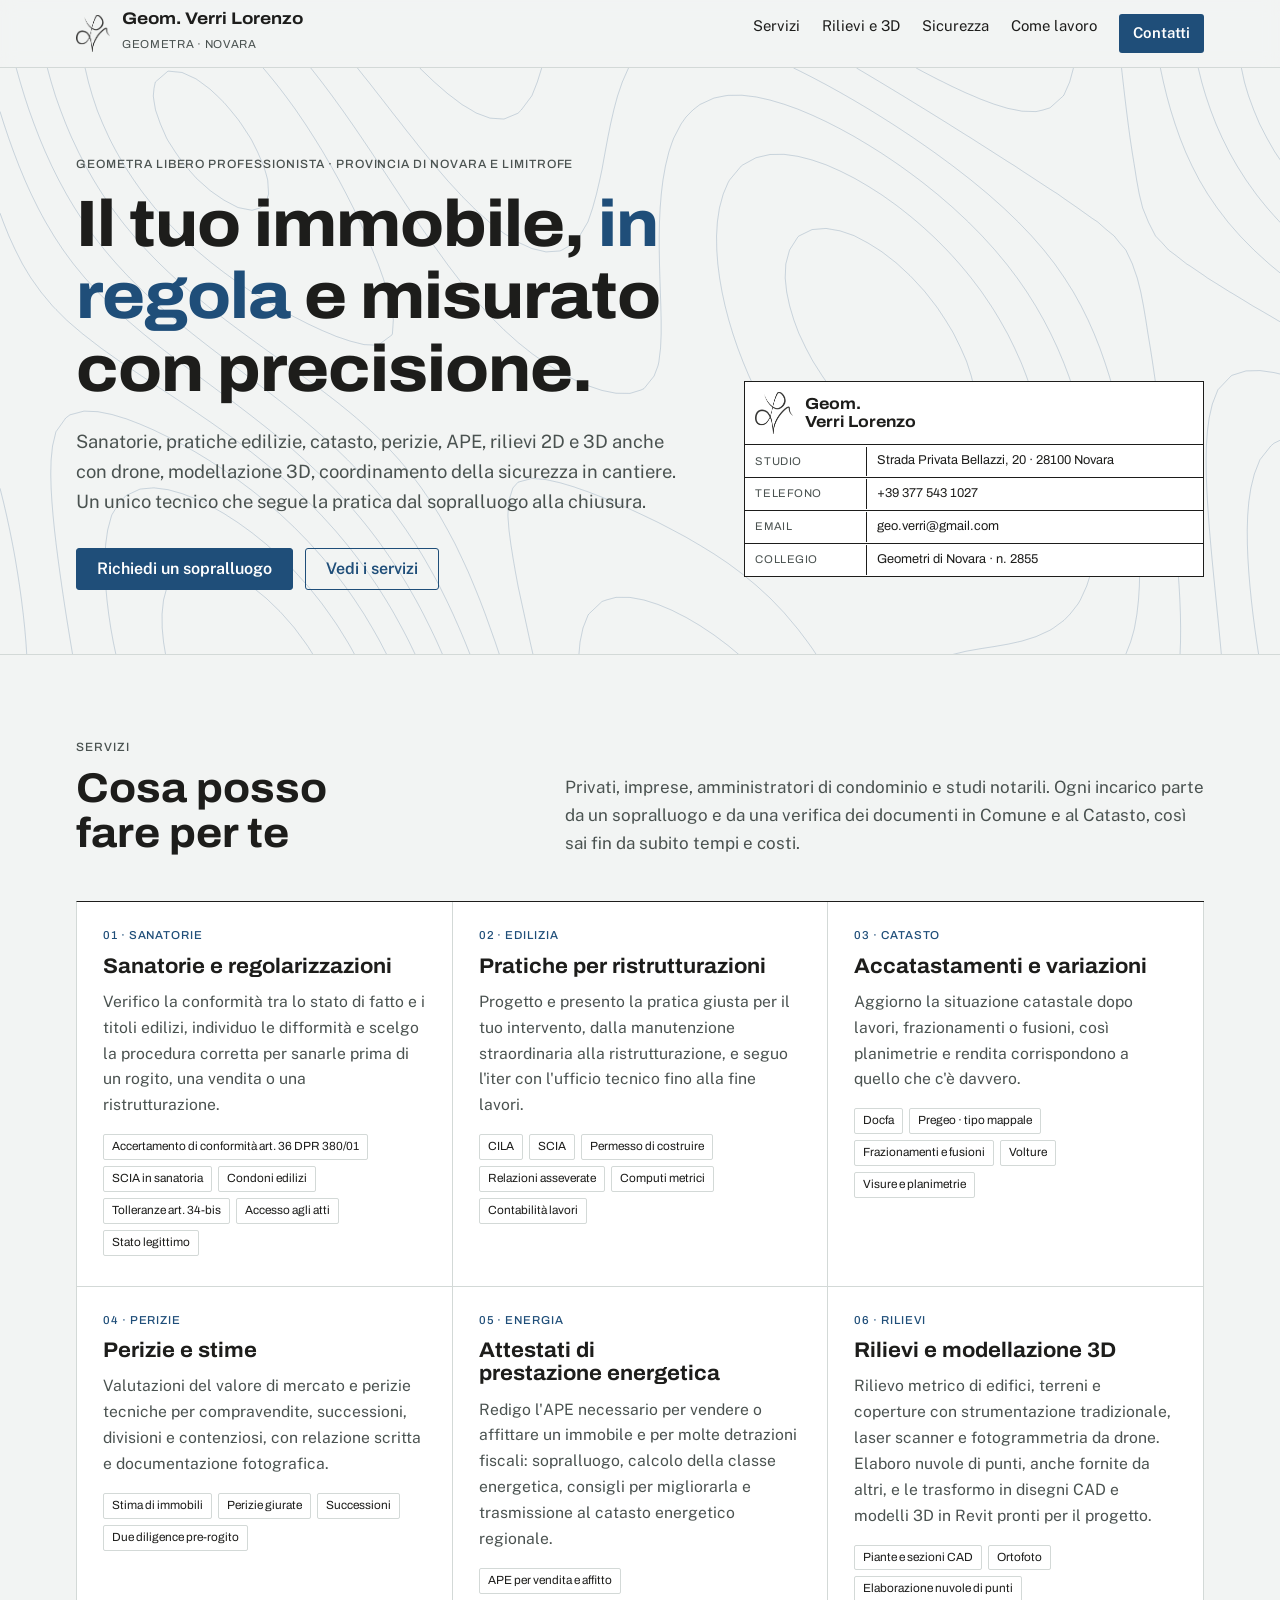
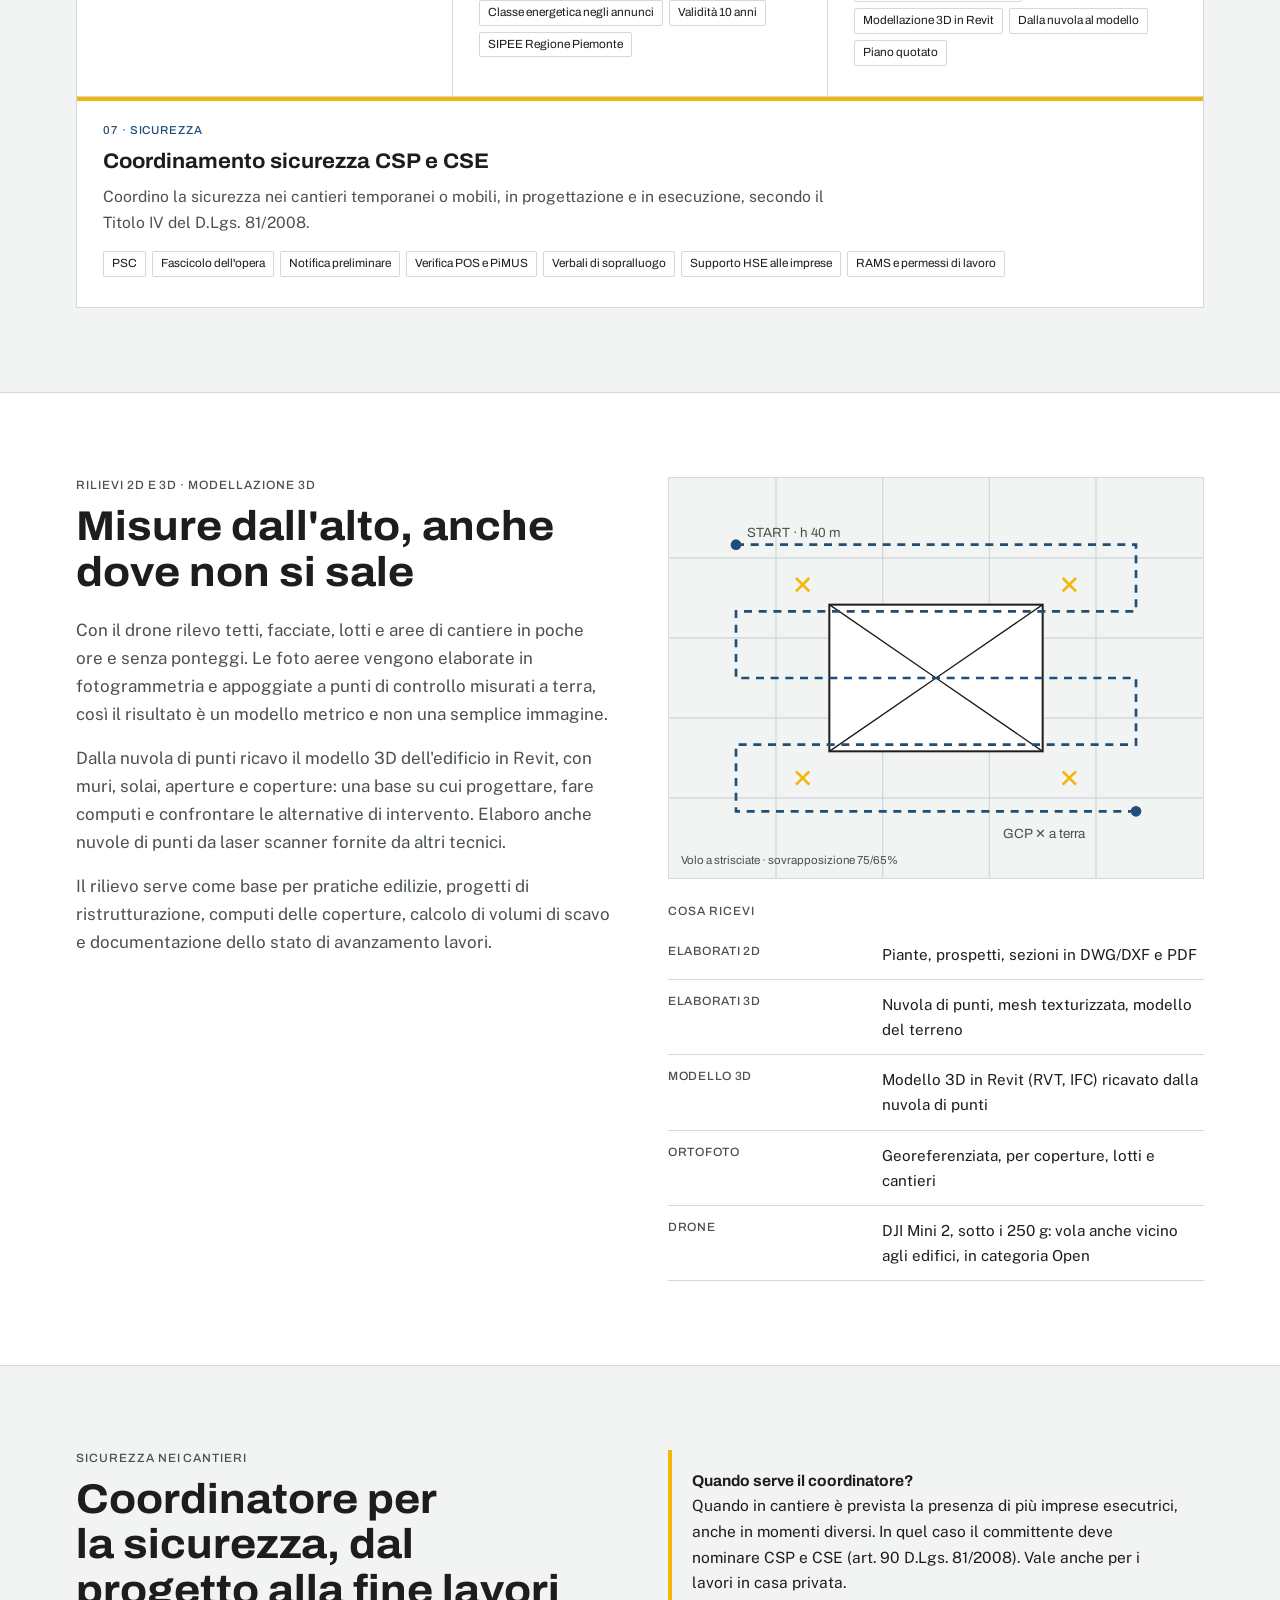
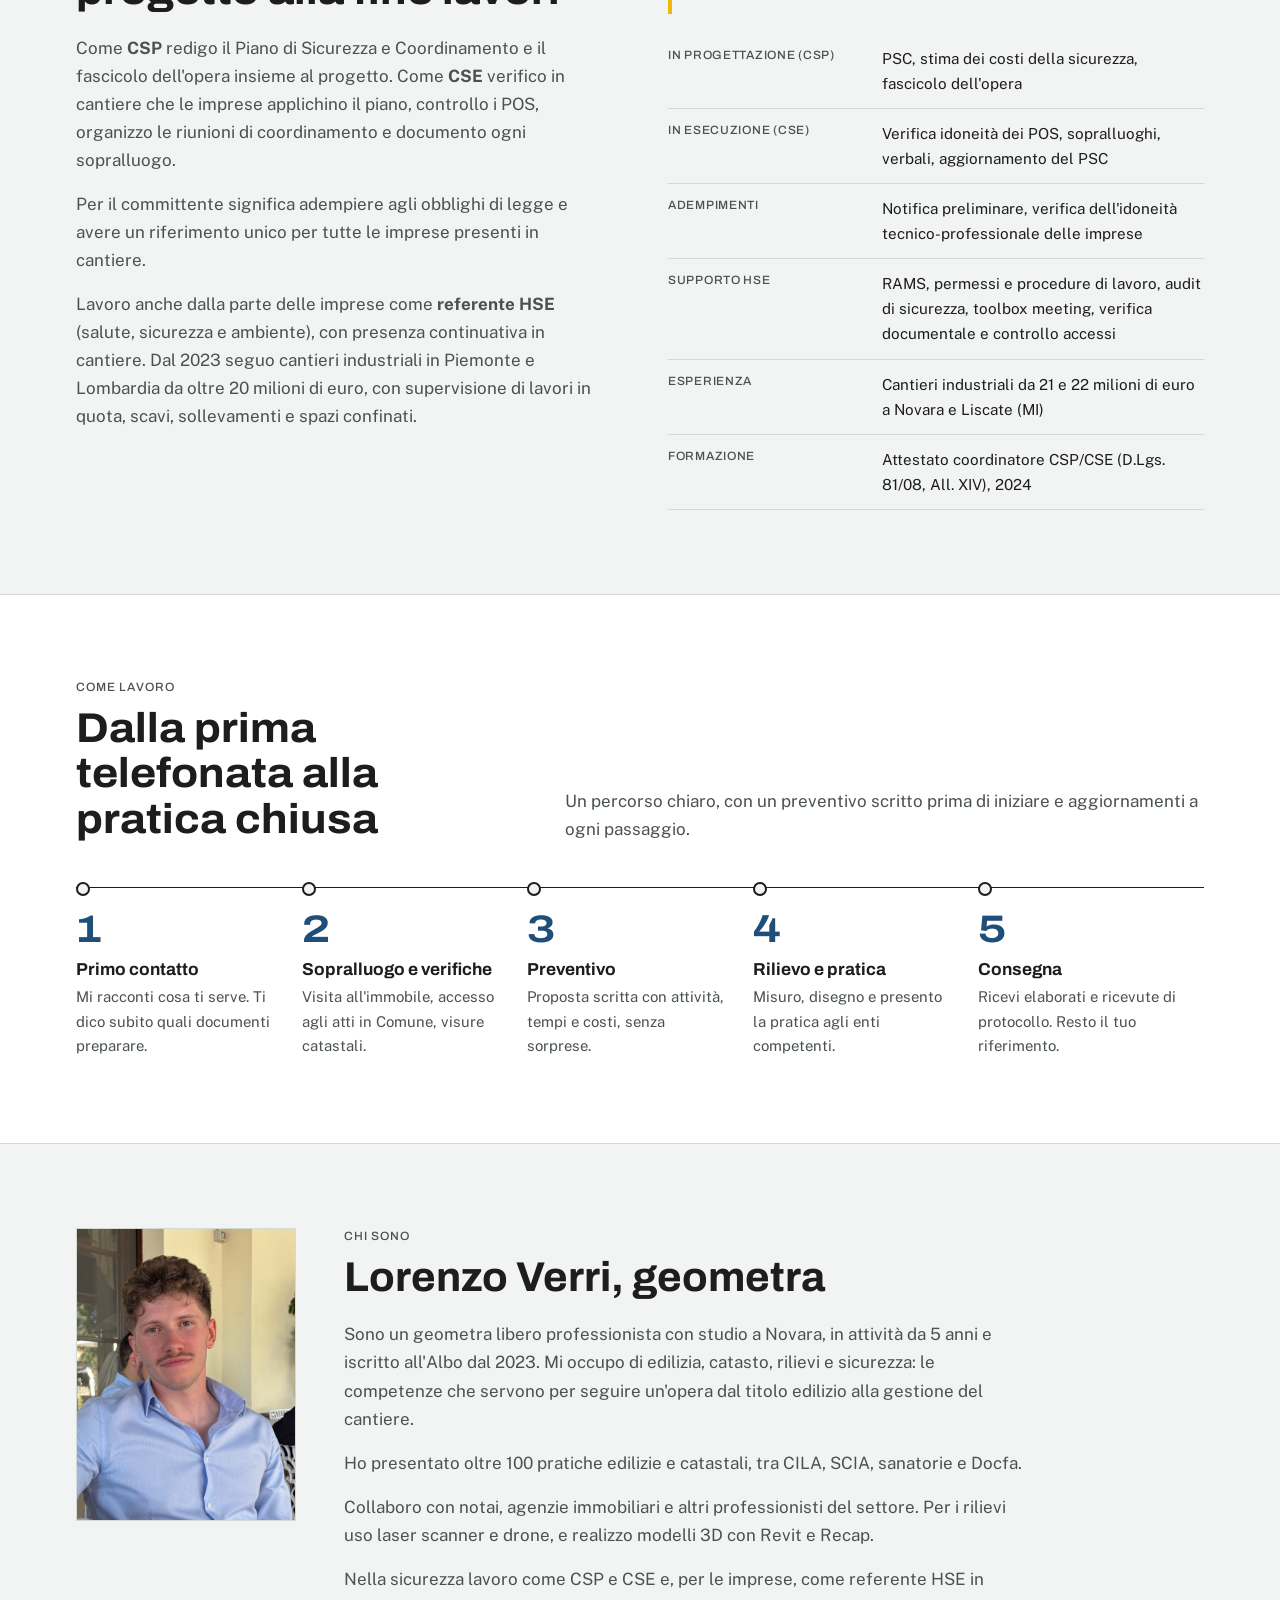
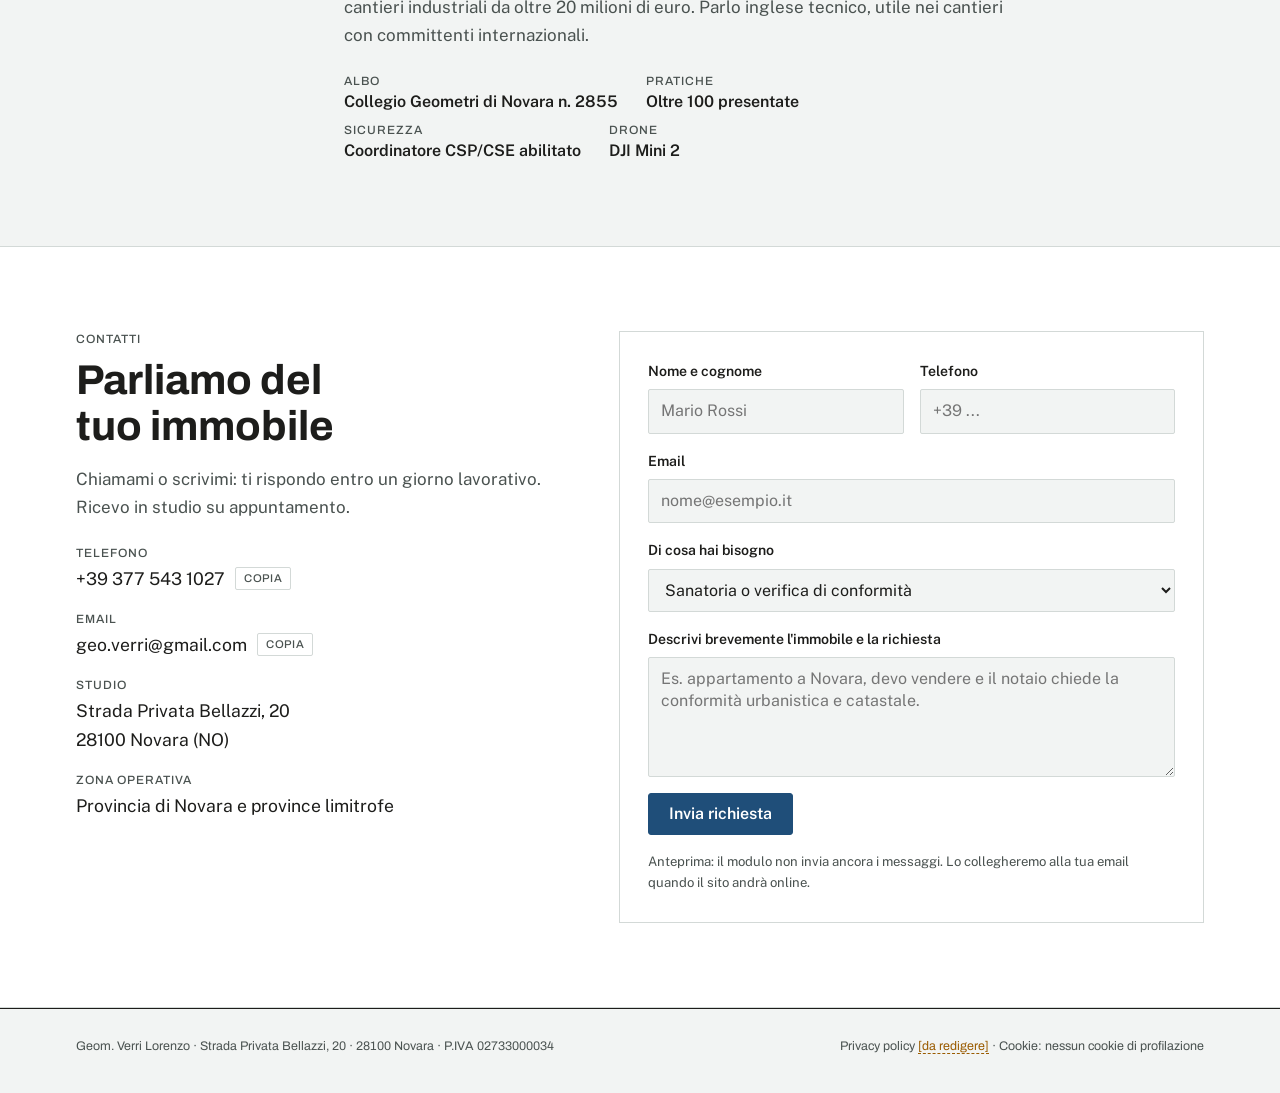
==== index.html @ 400d4387 "Foto in Chi sono Co-Authored-By: Claude Opus 5.5 <noreply@anthropic.com> Claude-Session: https://cla" ====
<!doctype html>
<html lang="it">
<head>
<meta charset="utf-8">
<meta name="viewport" content="width=device-width, initial-scale=1, viewport-fit=cover">
<title>Geom. Verri Lorenzo</title>
<meta name="description" content="Geometra a Novara: sanatorie, pratiche edilizie, accatastamenti, perizie, APE, rilievi 2D e 3D con drone, modellazione 3D, coordinamento sicurezza CSP/CSE.">
<link rel="preconnect" href="https://fonts.googleapis.com">
<link rel="preconnect" href="https://fonts.gstatic.com" crossorigin>
<link rel="stylesheet" href="https://fonts.googleapis.com/css2?family=Archivo:wdth,wght@100..125,400..800&family=Public+Sans:ital,wght@0,400;0,500;0,600;1,400&display=swap">
<link rel="icon" href="img/logo.png">
<style>
:root{color-scheme:light}body{margin:0}img{max-width:100%}[hidden]{display:none!important}

/* Layout: tavola tecnica. Griglia a 12 colonne con cartiglio, quote e coordinate come dettagli; un solo colore d'accento (blu cianografia), giallo cantiere solo per la sicurezza. */
:root {
  --paper: #f2f4f3;
  --sheet: #ffffff;
  --ink: #1d1d1b;
  --ink-2: #4a5250;
  --line: #d3d9d7;
  --accent: #1f4e79;
  --accent-ink: #ffffff;
  --accent-soft: #e3ebf3;
  --safety: #f2b705;
  --ph: #9a5b00;
  --contour: rgba(31, 78, 121, .22);
  --f-display: "Archivo", "Helvetica Neue", Arial, sans-serif;
  --f-body: "Public Sans", "Segoe UI", Roboto, Arial, sans-serif;
  --f-mono: "Archivo", "Helvetica Neue", Arial, sans-serif; /* etichette: niente monospazio, su richiesta */
  --maxw: 1160px;
}
@media (prefers-color-scheme: dark) {
  :root:not([data-theme="light"]) {
    --paper: #121517; --sheet: #1a1f22; --ink: #e8ecea; --ink-2: #a9b3b0; --line: #2d3538;
    --accent: #7fb0de; --accent-ink: #0d1a26; --accent-soft: #1b2a37; --safety: #f2c230; --ph: #f0b45a;
    --contour: rgba(127, 176, 222, .18); color-scheme: dark;
  }
}
:root[data-theme="dark"] {
  --paper: #121517; --sheet: #1a1f22; --ink: #e8ecea; --ink-2: #a9b3b0; --line: #2d3538;
  --accent: #7fb0de; --accent-ink: #0d1a26; --accent-soft: #1b2a37; --safety: #f2c230; --ph: #f0b45a;
  --contour: rgba(127, 176, 222, .18); color-scheme: dark;
}
@media (prefers-color-scheme: dark) { :root:not([data-theme="light"]) .logo { filter: invert(1) brightness(.95); } }
:root[data-theme="dark"] .logo { filter: invert(1) brightness(.95); }

* { box-sizing: border-box; }
html { scroll-behavior: smooth; }
@media (prefers-reduced-motion: reduce) { html { scroll-behavior: auto; } }
body { background: var(--paper); color: var(--ink); font: 400 1.0625rem/1.65 var(--f-body); }
body::before { content: ""; position: fixed; inset: 0 0 auto; height: env(safe-area-inset-top, 0px); z-index: 10; background: var(--paper); }
a { color: var(--accent); }
a:focus-visible, button:focus-visible, input:focus-visible, textarea:focus-visible, select:focus-visible { outline: 2px solid var(--accent); outline-offset: 3px; }
h1, h2, h3 { font-family: var(--f-display); text-wrap: balance; margin: 0; line-height: 1.1; }
p { margin: 0; }
.wrap { max-width: var(--maxw); margin: 0 auto; padding-left: max(16px, env(safe-area-inset-left, 0px)); padding-right: max(16px, env(safe-area-inset-right, 0px)); }
.label { font: 500 .75rem/1.4 var(--f-mono); letter-spacing: .08em; text-transform: uppercase; color: var(--ink-2); }
.ph { color: var(--ph); border-bottom: 1px dashed currentColor; font-style: normal; }

/* Header */
.top { position: sticky; top: env(safe-area-inset-top, 0px); z-index: 9; background: color-mix(in srgb, var(--paper) 92%, transparent); backdrop-filter: blur(8px); border-bottom: 1px solid var(--line); }
.top .wrap { display: flex; align-items: center; justify-content: space-between; gap: 16px; padding-block: 10px; }
.brand { display: flex; align-items: center; gap: 12px; text-decoration: none; color: var(--ink); }
.brand img { width: 34px; height: auto; }
.brand b { font: 700 1.05rem/1.1 var(--f-display); font-stretch: 112%; display: block; }
.brand span { font: 400 .72rem/1.2 var(--f-mono); color: var(--ink-2); letter-spacing: .06em; text-transform: uppercase; }
.nav { display: flex; gap: 22px; font-size: .93rem; }
.nav a { color: var(--ink); text-decoration: none; }
.nav a:hover { color: var(--accent); }
.nav .cta { background: var(--accent); color: var(--accent-ink); padding: 7px 14px; border-radius: 3px; font-weight: 600; }
.nav .cta:hover { color: var(--accent-ink); filter: brightness(1.1); }
@media (max-width: 860px) { .nav a:not(.cta) { display: none; } }

/* Hero */
.hero { position: relative; overflow: hidden; border-bottom: 1px solid var(--line); }
.hero canvas { position: absolute; inset: 0; width: 100%; height: 100%; }
.hero .wrap { position: relative; display: grid; grid-template-columns: 1.35fr 1fr; gap: 48px; align-items: end; padding-block: 88px 64px; }
.hero h1 { font-size: clamp(2.3rem, 5.4vw, 4.1rem); font-weight: 760; font-stretch: 108%; letter-spacing: -.015em; }
.hero h1 em { font-style: normal; color: var(--accent); }
.hero .lead { margin-top: 22px; max-width: 34em; font-size: 1.15rem; color: var(--ink-2); }
.actions { display: flex; flex-wrap: wrap; gap: 12px; margin-top: 30px; }
.btn { display: inline-flex; align-items: center; gap: 8px; padding: 12px 20px; border-radius: 3px; font: 600 1rem/1 var(--f-body); text-decoration: none; border: 1px solid var(--accent); cursor: pointer; }
.btn.primary { background: var(--accent); color: var(--accent-ink); }
.btn.ghost { background: transparent; color: var(--accent); }
.btn:hover { filter: brightness(1.08); }

/* cartiglio: title block of a technical drawing */
.cartiglio { background: var(--sheet); border: 1.5px solid var(--ink); font: 400 .8rem/1.4 var(--f-mono); }
.cartiglio div { display: grid; grid-template-columns: 9.5em 1fr; border-top: 1px solid var(--ink); }
.cartiglio div:first-child { border-top: 0; }
.cartiglio dt, .cartiglio dd { margin: 0; padding: 7px 10px; }
.cartiglio dt { color: var(--ink-2); border-right: 1px solid var(--ink); text-transform: uppercase; letter-spacing: .05em; font-size: .7rem; align-self: center; }
.cartiglio dd { color: var(--ink); min-width: 0; overflow-wrap: anywhere; }
.cartiglio .head { display: flex; gap: 12px; align-items: center; padding: 10px; }
.cartiglio .head img { width: 38px; }
.cartiglio .head b { font: 700 1rem/1.15 var(--f-display); font-stretch: 110%; }

@media (max-width: 860px) { .hero .wrap { grid-template-columns: 1fr; padding-block: 56px 40px; gap: 36px; } }

/* Sections */
section { padding-block: 84px; }
.sec-head { display: grid; grid-template-columns: 1fr 1.4fr; gap: 32px; align-items: end; margin-bottom: 44px; }
.sec-head h2 { font-size: clamp(1.8rem, 3.4vw, 2.6rem); font-weight: 720; font-stretch: 106%; }
.sec-head p { color: var(--ink-2); max-width: 38em; }
@media (max-width: 760px) { .sec-head { grid-template-columns: 1fr; gap: 14px; } section { padding-block: 60px; } }

.services { display: grid; grid-template-columns: repeat(3, minmax(0, 1fr)); border-top: 1.5px solid var(--ink); border-left: 1px solid var(--line); }
.svc { border-right: 1px solid var(--line); border-bottom: 1px solid var(--line); padding: 28px 26px 30px; display: flex; flex-direction: column; gap: 12px; background: var(--sheet); min-width: 0; }
.svc .code { font: 500 .72rem/1 var(--f-mono); color: var(--accent); letter-spacing: .08em; }
.svc h3 { font-size: 1.32rem; font-weight: 700; font-stretch: 104%; }
.svc p { color: var(--ink-2); font-size: .98rem; }
.svc ul { margin: 4px 0 0; padding: 0; list-style: none; display: flex; flex-wrap: wrap; gap: 6px; }
.svc li { font: 400 .74rem/1 var(--f-mono); padding: 6px 8px; border: 1px solid var(--line); border-radius: 2px; color: var(--ink); }
.svc.sic { box-shadow: inset 0 4px 0 var(--safety); grid-column: 1 / -1; }
.svc.sic p { max-width: 46em; }
@media (max-width: 960px) { .services { grid-template-columns: repeat(2, minmax(0, 1fr)); } }
@media (max-width: 600px) { .services { grid-template-columns: 1fr; } }

/* Feature bands */
.band { background: var(--sheet); border-block: 1px solid var(--line); }
.split { display: grid; grid-template-columns: 1fr 1fr; gap: 56px; align-items: start; }
.split > * { min-width: 0; }
.split h2 { font-size: clamp(1.8rem, 3.4vw, 2.6rem); font-weight: 720; font-stretch: 106%; margin-top: 10px; }
.split .body { display: grid; gap: 16px; margin-top: 20px; color: var(--ink-2); max-width: 36em; }
@media (max-width: 860px) { .split { grid-template-columns: 1fr; gap: 32px; } }

.specs { width: 100%; border-collapse: collapse; font-size: .95rem; }
.specs th, .specs td { text-align: left; padding: 12px 0; border-bottom: 1px solid var(--line); vertical-align: top; }
.specs th { font: 500 .75rem/1.5 var(--f-mono); text-transform: uppercase; letter-spacing: .06em; color: var(--ink-2); width: 40%; padding-right: 16px; }
.specs caption { text-align: left; padding-bottom: 10px; }

.drone-fig { margin: 0; border: 1px solid var(--line); background: var(--paper); aspect-ratio: 4 / 3; max-width: 100%; position: relative; overflow: hidden; }
.drone-fig svg { width: 100%; height: 100%; display: block; }
.drone-fig figcaption { position: absolute; left: 12px; bottom: 10px; font: 400 .72rem/1.3 var(--f-mono); color: var(--ink-2); }

.callout { border-left: 4px solid var(--safety); background: var(--paper); padding: 18px 20px; font-size: .97rem; color: var(--ink); }
.callout b { font-family: var(--f-display); }

/* Steps */
.steps { list-style: none; margin: 0; padding: 0; display: grid; grid-template-columns: repeat(5, minmax(0, 1fr)); gap: 0; counter-reset: s; border-top: 1.5px solid var(--ink); }
.steps li { padding: 22px 20px 0 0; counter-increment: s; position: relative; }
.steps li::before { content: counter(s); font: 700 2.4rem/1 var(--f-display); font-stretch: 120%; color: var(--accent); display: block; margin-bottom: 12px; }
.steps li::after { content: ""; position: absolute; top: -6px; left: 0; width: 10px; height: 10px; border-radius: 50%; background: var(--paper); border: 2px solid var(--ink); }
.steps h3 { font-size: 1.08rem; font-weight: 700; margin-bottom: 6px; }
.steps p { font-size: .93rem; color: var(--ink-2); }
@media (max-width: 900px) { .steps { grid-template-columns: repeat(2, minmax(0, 1fr)); row-gap: 28px; } }
@media (max-width: 520px) { .steps { grid-template-columns: 1fr; } }

/* About */
.about { display: grid; grid-template-columns: 220px 1fr; gap: 48px; align-items: start; }
.photo { aspect-ratio: 3 / 4; max-width: 100%; width: 100%; height: auto; object-fit: cover; display: block; border: 1px solid var(--line); background: var(--sheet); }
.about .body { display: grid; gap: 16px; color: var(--ink-2); max-width: 40em; }
.creds { display: flex; flex-wrap: wrap; gap: 10px 28px; margin-top: 8px; }
.creds div { display: grid; gap: 2px; }
.creds b { font: 600 1rem/1.3 var(--f-body); color: var(--ink); }
@media (max-width: 700px) { .about { grid-template-columns: 1fr; } .photo { max-width: 200px; } }

/* Contact */
.contact { display: grid; grid-template-columns: 1fr 1.2fr; gap: 56px; }
.contact > * { min-width: 0; }
.contact dl { margin: 24px 0 0; display: grid; gap: 18px; }
.contact dt { margin-bottom: 2px; }
.contact dd { margin: 0; font-size: 1.1rem; display: flex; align-items: center; gap: 10px; flex-wrap: wrap; }
.copy { font: 500 .7rem/1 var(--f-mono); letter-spacing: .06em; text-transform: uppercase; border: 1px solid var(--line); background: transparent; color: var(--ink-2); padding: 5px 8px; border-radius: 2px; cursor: pointer; }
.copy:hover { color: var(--accent); border-color: var(--accent); }
form { background: var(--sheet); border: 1px solid var(--line); padding: 28px; display: grid; gap: 16px; }
.row { display: grid; grid-template-columns: 1fr 1fr; gap: 16px; }
@media (max-width: 560px) { .row { grid-template-columns: 1fr; } form { padding: 20px; } }
label { display: grid; gap: 6px; font-size: .88rem; font-weight: 600; }
input, select, textarea { font: 400 1rem/1.4 var(--f-body); color: var(--ink); background: var(--paper); border: 1px solid var(--line); border-radius: 2px; padding: 10px 12px; width: 100%; }
textarea { min-height: 120px; resize: vertical; }
.note { font-size: .82rem; color: var(--ink-2); }
.sent { background: var(--accent-soft); color: var(--ink); padding: 12px 14px; font-size: .93rem; }
@media (max-width: 860px) { .contact { grid-template-columns: 1fr; gap: 36px; } }

footer { border-top: 1.5px solid var(--ink); padding-block: 28px 36px; font: 400 .78rem/1.6 var(--f-mono); color: var(--ink-2); }
footer .wrap { display: flex; flex-wrap: wrap; justify-content: space-between; gap: 12px 32px; }
</style>
</head>
<body>

<header class="top">
  <div class="wrap">
    <a class="brand" href="#inizio">
      <img class="logo" src="img/logo.png" alt="Logo Geom. Verri Lorenzo">
      <div><b>Geom. Verri Lorenzo</b><span>Geometra · Novara</span></div>
    </a>
    <nav class="nav" aria-label="Sezioni">
      <a href="#servizi">Servizi</a>
      <a href="#drone">Rilievi e 3D</a>
      <a href="#sicurezza">Sicurezza</a>
      <a href="#metodo">Come lavoro</a>
      <a class="cta" href="#contatti">Contatti</a>
    </nav>
  </div>
</header>

<main id="inizio">
  <section class="hero" style="padding-block:0">
    <canvas id="topo" aria-hidden="true"></canvas>
    <div class="wrap">
      <div>
        <p class="label">Geometra libero professionista · Provincia di Novara e limitrofe</p>
        <h1 style="margin-top:16px">Il tuo immobile, <em>in regola</em> e misurato con precisione.</h1>
        <p class="lead">Sanatorie, pratiche edilizie, catasto, perizie, APE, rilievi 2D e 3D anche con drone, modellazione 3D, coordinamento della sicurezza in cantiere. Un unico tecnico che segue la pratica dal sopralluogo alla chiusura.</p>
        <div class="actions">
          <a class="btn primary" href="#contatti">Richiedi un sopralluogo</a>
          <a class="btn ghost" href="#servizi">Vedi i servizi</a>
        </div>
      </div>
      <dl class="cartiglio" aria-label="Dati dello studio">
        <div class="head"><img class="logo" src="img/logo.png" alt=""><b>Geom.<br>Verri Lorenzo</b></div>
        <div><dt>Studio</dt><dd>Strada Privata Bellazzi, 20 · 28100 Novara</dd></div>
        <div><dt>Telefono</dt><dd>+39 377 543 1027</dd></div>
        <div><dt>Email</dt><dd>geo.verri@gmail.com</dd></div>
        <div><dt>Collegio</dt><dd>Geometri di Novara · n. 2855</dd></div>
      </dl>
    </div>
  </section>

  <section id="servizi">
    <div class="wrap">
      <div class="sec-head">
        <div><p class="label">Servizi</p><h2 style="margin-top:10px">Cosa posso fare per te</h2></div>
        <p>Privati, imprese, amministratori di condominio e studi notarili. Ogni incarico parte da un sopralluogo e da una verifica dei documenti in Comune e al Catasto, così sai fin da subito tempi e costi.</p>
      </div>
      <div class="services">
        <article class="svc">
          <span class="code">01 · SANATORIE</span>
          <h3>Sanatorie e regolarizzazioni</h3>
          <p>Verifico la conformità tra lo stato di fatto e i titoli edilizi, individuo le difformità e scelgo la procedura corretta per sanarle prima di un rogito, una vendita o una ristrutturazione.</p>
          <ul><li>Accertamento di conformità art. 36 DPR 380/01</li><li>SCIA in sanatoria</li><li>Condoni edilizi</li><li>Tolleranze art. 34-bis</li><li>Accesso agli atti</li><li>Stato legittimo</li></ul>
        </article>
        <article class="svc">
          <span class="code">02 · EDILIZIA</span>
          <h3>Pratiche per ristrutturazioni</h3>
          <p>Progetto e presento la pratica giusta per il tuo intervento, dalla manutenzione straordinaria alla ristrutturazione, e seguo l'iter con l'ufficio tecnico fino alla fine lavori.</p>
          <ul><li>CILA</li><li>SCIA</li><li>Permesso di costruire</li><li>Relazioni asseverate</li><li>Computi metrici</li><li>Contabilità lavori</li></ul>
        </article>
        <article class="svc">
          <span class="code">03 · CATASTO</span>
          <h3>Accatastamenti e variazioni</h3>
          <p>Aggiorno la situazione catastale dopo lavori, frazionamenti o fusioni, così planimetrie e rendita corrispondono a quello che c'è davvero.</p>
          <ul><li>Docfa</li><li>Pregeo · tipo mappale</li><li>Frazionamenti e fusioni</li><li>Volture</li><li>Visure e planimetrie</li></ul>
        </article>
        <article class="svc">
          <span class="code">04 · PERIZIE</span>
          <h3>Perizie e stime</h3>
          <p>Valutazioni del valore di mercato e perizie tecniche per compravendite, successioni, divisioni e contenziosi, con relazione scritta e documentazione fotografica.</p>
          <ul><li>Stima di immobili</li><li>Perizie giurate</li><li>Successioni</li><li>Due diligence pre-rogito</li></ul>
        </article>
        <article class="svc">
          <span class="code">05 · ENERGIA</span>
          <h3>Attestati di prestazione energetica</h3>
          <p>Redigo l'APE necessario per vendere o affittare un immobile e per molte detrazioni fiscali: sopralluogo, calcolo della classe energetica, consigli per migliorarla e trasmissione al catasto energetico regionale.</p>
          <ul><li>APE per vendita e affitto</li><li>Classe energetica negli annunci</li><li>Validità 10 anni</li><li>SIPEE Regione Piemonte</li></ul>
        </article>
        <article class="svc">
          <span class="code">06 · RILIEVI</span>
          <h3>Rilievi e modellazione 3D</h3>
          <p>Rilievo metrico di edifici, terreni e coperture con strumentazione tradizionale, laser scanner e fotogrammetria da drone. Elaboro nuvole di punti, anche fornite da altri, e le trasformo in disegni CAD e modelli 3D in Revit pronti per il progetto.</p>
          <ul><li>Piante e sezioni CAD</li><li>Ortofoto</li><li>Elaborazione nuvole di punti</li><li>Modellazione 3D in Revit</li><li>Dalla nuvola al modello</li><li>Piano quotato</li></ul>
        </article>
        <article class="svc sic">
          <span class="code">07 · SICUREZZA</span>
          <h3>Coordinamento sicurezza CSP e CSE</h3>
          <p>Coordino la sicurezza nei cantieri temporanei o mobili, in progettazione e in esecuzione, secondo il Titolo IV del D.Lgs. 81/2008.</p>
          <ul><li>PSC</li><li>Fascicolo dell'opera</li><li>Notifica preliminare</li><li>Verifica POS e PiMUS</li><li>Verbali di sopralluogo</li><li>Supporto HSE alle imprese</li><li>RAMS e permessi di lavoro</li></ul>
        </article>
      </div>
    </div>
  </section>

  <section id="drone" class="band">
    <div class="wrap split">
      <div>
        <p class="label">Rilievi 2D e 3D · Modellazione 3D</p>
        <h2>Misure dall'alto, anche dove non si sale</h2>
        <div class="body">
          <p>Con il drone rilevo tetti, facciate, lotti e aree di cantiere in poche ore e senza ponteggi. Le foto aeree vengono elaborate in fotogrammetria e appoggiate a punti di controllo misurati a terra, così il risultato è un modello metrico e non una semplice immagine.</p>
          <p>Dalla nuvola di punti ricavo il modello 3D dell'edificio in Revit, con muri, solai, aperture e coperture: una base su cui progettare, fare computi e confrontare le alternative di intervento. Elaboro anche nuvole di punti da laser scanner fornite da altri tecnici.</p>
          <p>Il rilievo serve come base per pratiche edilizie, progetti di ristrutturazione, computi delle coperture, calcolo di volumi di scavo e documentazione dello stato di avanzamento lavori.</p>
        </div>
      </div>
      <div style="display:grid;gap:24px">
        <figure class="drone-fig">
          <svg viewBox="0 0 400 300" role="img" aria-label="Schema di un volo fotogrammetrico a strisciate sopra un edificio">
            <rect x="0" y="0" width="400" height="300" fill="none"/>
            <g stroke="var(--line)" stroke-width="1" fill="none">
              <path d="M0 60H400M0 120H400M0 180H400M0 240H400M80 0V300M160 0V300M240 0V300M320 0V300"/>
            </g>
            <rect x="120" y="95" width="160" height="110" fill="var(--sheet)" stroke="var(--ink)" stroke-width="1.5"/>
            <path d="M120 95L200 150L280 95M120 205L200 150L280 205" fill="none" stroke="var(--ink)" stroke-width="1"/>
            <path d="M50 50H350V100H50V150H350V200H50V250H350" fill="none" stroke="var(--accent)" stroke-width="2" stroke-dasharray="6 5"/>
            <g fill="var(--accent)">
              <circle cx="50" cy="50" r="4"/><circle cx="350" cy="250" r="4"/>
            </g>
            <g fill="none" stroke="var(--safety)" stroke-width="2">
              <path d="M95 75l10 10m0-10l-10 10M295 220l10 10m0-10l-10 10M295 75l10 10m0-10l-10 10M95 220l10 10m0-10l-10 10"/>
            </g>
            <text x="58" y="44" fill="var(--ink-2)" font-family="Archivo, Arial, sans-serif" font-size="10">START · h 40 m</text>
            <text x="250" y="270" fill="var(--ink-2)" font-family="Archivo, Arial, sans-serif" font-size="10">GCP ✕ a terra</text>
          </svg>
          <figcaption>Volo a strisciate · sovrapposizione 75/65%</figcaption>
        </figure>
        <table class="specs">
          <caption class="label">Cosa ricevi</caption>
          <tr><th>Elaborati 2D</th><td>Piante, prospetti, sezioni in DWG/DXF e PDF</td></tr>
          <tr><th>Elaborati 3D</th><td>Nuvola di punti, mesh texturizzata, modello del terreno</td></tr>
          <tr><th>Modello 3D</th><td>Modello 3D in Revit (RVT, IFC) ricavato dalla nuvola di punti</td></tr>
          <tr><th>Ortofoto</th><td>Georeferenziata, per coperture, lotti e cantieri</td></tr>
          <tr><th>Drone</th><td>DJI Mini 2, sotto i 250 g: vola anche vicino agli edifici, in categoria Open</td></tr>
        </table>
      </div>
    </div>
  </section>

  <section id="sicurezza">
    <div class="wrap split">
      <div>
        <p class="label">Sicurezza nei cantieri</p>
        <h2>Coordinatore per la sicurezza, dal progetto alla fine lavori</h2>
        <div class="body">
          <p>Come <b>CSP</b> redigo il Piano di Sicurezza e Coordinamento e il fascicolo dell'opera insieme al progetto. Come <b>CSE</b> verifico in cantiere che le imprese applichino il piano, controllo i POS, organizzo le riunioni di coordinamento e documento ogni sopralluogo.</p>
          <p>Per il committente significa adempiere agli obblighi di legge e avere un riferimento unico per tutte le imprese presenti in cantiere.</p>
          <p>Lavoro anche dalla parte delle imprese come <b>referente HSE</b> (salute, sicurezza e ambiente), con presenza continuativa in cantiere. Dal 2023 seguo cantieri industriali in Piemonte e Lombardia da oltre 20 milioni di euro, con supervisione di lavori in quota, scavi, sollevamenti e spazi confinati.</p>
        </div>
      </div>
      <div style="display:grid;gap:20px">
        <div class="callout"><b>Quando serve il coordinatore?</b><br>Quando in cantiere è prevista la presenza di più imprese esecutrici, anche in momenti diversi. In quel caso il committente deve nominare CSP e CSE (art. 90 D.Lgs. 81/2008). Vale anche per i lavori in casa privata.</div>
        <table class="specs">
          <tr><th>In progettazione (CSP)</th><td>PSC, stima dei costi della sicurezza, fascicolo dell'opera</td></tr>
          <tr><th>In esecuzione (CSE)</th><td>Verifica idoneità dei POS, sopralluoghi, verbali, aggiornamento del PSC</td></tr>
          <tr><th>Adempimenti</th><td>Notifica preliminare, verifica dell'idoneità tecnico-professionale delle imprese</td></tr>
          <tr><th>Supporto HSE</th><td>RAMS, permessi e procedure di lavoro, audit di sicurezza, toolbox meeting, verifica documentale e controllo accessi</td></tr>
          <tr><th>Esperienza</th><td>Cantieri industriali da 21 e 22 milioni di euro a Novara e Liscate (MI)</td></tr>
          <tr><th>Formazione</th><td>Attestato coordinatore CSP/CSE (D.Lgs. 81/08, All. XIV), 2024</td></tr>
        </table>
      </div>
    </div>
  </section>

  <section id="metodo" class="band">
    <div class="wrap">
      <div class="sec-head">
        <div><p class="label">Come lavoro</p><h2 style="margin-top:10px">Dalla prima telefonata alla pratica chiusa</h2></div>
        <p>Un percorso chiaro, con un preventivo scritto prima di iniziare e aggiornamenti a ogni passaggio.</p>
      </div>
      <ol class="steps">
        <li><h3>Primo contatto</h3><p>Mi racconti cosa ti serve. Ti dico subito quali documenti preparare.</p></li>
        <li><h3>Sopralluogo e verifiche</h3><p>Visita all'immobile, accesso agli atti in Comune, visure catastali.</p></li>
        <li><h3>Preventivo</h3><p>Proposta scritta con attività, tempi e costi, senza sorprese.</p></li>
        <li><h3>Rilievo e pratica</h3><p>Misuro, disegno e presento la pratica agli enti competenti.</p></li>
        <li><h3>Consegna</h3><p>Ricevi elaborati e ricevute di protocollo. Resto il tuo riferimento.</p></li>
      </ol>
    </div>
  </section>

  <section id="chi-sono">
    <div class="wrap about">
      <img class="photo" src="img/lorenzo-verri.jpg" alt="Geom. Lorenzo Verri" width="600" height="800" loading="lazy">
      <div>
        <p class="label">Chi sono</p>
        <h2 style="margin-top:10px;font-size:clamp(1.8rem,3.4vw,2.6rem);font-weight:720">Lorenzo Verri, geometra</h2>
        <div class="body" style="margin-top:20px">
          <p>Sono un geometra libero professionista con studio a Novara, in attività da 5 anni e iscritto all'Albo dal 2023. Mi occupo di edilizia, catasto, rilievi e sicurezza: le competenze che servono per seguire un'opera dal titolo edilizio alla gestione del cantiere.</p>
          <p>Ho presentato oltre 100 pratiche edilizie e catastali, tra CILA, SCIA, sanatorie e Docfa.</p>
          <p>Collaboro con notai, agenzie immobiliari e altri professionisti del settore. Per i rilievi uso laser scanner e drone, e realizzo modelli 3D con Revit e Recap.</p>
          <p>Nella sicurezza lavoro come CSP e CSE e, per le imprese, come referente HSE in cantieri industriali da oltre 20 milioni di euro. Parlo inglese tecnico, utile nei cantieri con committenti internazionali.</p>
          <div class="creds">
            <div><span class="label">Albo</span><b>Collegio Geometri di Novara n. 2855</b></div>
            <div><span class="label">Pratiche</span><b>Oltre 100 presentate</b></div>
            <div><span class="label">Sicurezza</span><b>Coordinatore CSP/CSE abilitato</b></div>
            <div><span class="label">Drone</span><b>DJI Mini 2</b></div>
          </div>
        </div>
      </div>
    </div>
  </section>

  <section id="contatti" class="band">
    <div class="wrap contact">
      <div>
        <p class="label">Contatti</p>
        <h2 style="margin-top:10px;font-size:clamp(1.8rem,3.4vw,2.6rem);font-weight:720">Parliamo del tuo immobile</h2>
        <p style="margin-top:16px;color:var(--ink-2);max-width:30em">Chiamami o scrivimi: ti rispondo entro un giorno lavorativo. Ricevo in studio su appuntamento.</p>
        <dl>
          <div><dt class="label">Telefono</dt><dd><span id="tel">+39 377 543 1027</span><button class="copy" type="button" data-copy="tel">Copia</button></dd></div>
          <div><dt class="label">Email</dt><dd><span id="mail">geo.verri@gmail.com</span><button class="copy" type="button" data-copy="mail">Copia</button></dd></div>
          <div><dt class="label">Studio</dt><dd>Strada Privata Bellazzi, 20<br>28100 Novara (NO)</dd></div>
          <div><dt class="label">Zona operativa</dt><dd>Provincia di Novara e province limitrofe</dd></div>
        </dl>
      </div>
      <form id="richiesta" novalidate>
        <div class="row">
          <label for="f-nome">Nome e cognome<input id="f-nome" name="nome" autocomplete="name" placeholder="Mario Rossi"></label>
          <label for="f-tel">Telefono<input id="f-tel" name="telefono" type="tel" autocomplete="tel" placeholder="+39 ..."></label>
        </div>
        <label for="f-email">Email<input id="f-email" name="email" type="email" autocomplete="email" placeholder="nome@esempio.it"></label>
        <label for="f-servizio">Di cosa hai bisogno
          <select id="f-servizio" name="servizio">
            <option>Sanatoria o verifica di conformità</option>
            <option>Pratica per ristrutturazione</option>
            <option>Accatastamento o variazione catastale</option>
            <option>Perizia o stima</option>
            <option>Attestato di prestazione energetica (APE)</option>
            <option>Rilievo 2D/3D, drone o modellazione 3D</option>
            <option>Coordinamento sicurezza CSP/CSE</option>
            <option>Altro</option>
          </select>
        </label>
        <label for="f-msg">Descrivi brevemente l'immobile e la richiesta<textarea id="f-msg" name="messaggio" placeholder="Es. appartamento a Novara, devo vendere e il notaio chiede la conformità urbanistica e catastale."></textarea></label>
        <button class="btn primary" type="submit" style="justify-self:start">Invia richiesta</button>
        <p class="note">Anteprima: il modulo non invia ancora i messaggi. Lo collegheremo alla tua email quando il sito andrà online.</p>
        <p class="sent" id="sent" hidden>Grazie. In questa anteprima la richiesta non viene spedita: sul sito pubblicato arriverà a geo.verri@gmail.com.</p>
      </form>
    </div>
  </section>
</main>

<footer>
  <div class="wrap">
    <span>Geom. Verri Lorenzo · Strada Privata Bellazzi, 20 · 28100 Novara · P.IVA 02733000034</span>
    <span>Privacy policy <span class="ph">[da redigere]</span> · Cookie: nessun cookie di profilazione</span>
  </div>
</footer>

<script>
(function () {
  // Curve di livello generate, ridisegnate al cambio di tema o dimensione
  var c = document.getElementById('topo'); if (!c) return;
  var ctx = c.getContext('2d');
  function h(x, y) {
    return Math.sin(x * 2.1 + 0.6) * Math.cos(y * 1.7) * 0.9 + Math.sin(x * 4.3 - y * 3.1) * 0.35 + Math.exp(-((x - 1.9) * (x - 1.9) + (y - 0.4) * (y - 0.4)) * 1.4) * 1.6 + y * 0.25;
  }
  function draw() {
    var r = c.getBoundingClientRect(), d = window.devicePixelRatio || 1;
    c.width = r.width * d; c.height = r.height * d;
    ctx.setTransform(d, 0, 0, d, 0, 0); ctx.clearRect(0, 0, r.width, r.height);
    var col = getComputedStyle(document.documentElement).getPropertyValue('--contour').trim() || 'rgba(31,78,121,.2)';
    var step = 14, nx = Math.ceil(r.width / step) + 1, ny = Math.ceil(r.height / step) + 1, sc = 3.2 / Math.max(r.width, 600);
    var g = [];
    for (var j = 0; j < ny; j++) { g[j] = []; for (var i = 0; i < nx; i++) g[j][i] = h(i * step * sc, j * step * sc); }
    ctx.lineWidth = 1;
    for (var lv = -2; lv <= 3; lv += 0.22) {
      var major = Math.abs((lv * 100) % 110) < 1;
      ctx.strokeStyle = col; ctx.lineWidth = major ? 1.6 : 0.9; ctx.beginPath();
      for (j = 0; j < ny - 1; j++) for (i = 0; i < nx - 1; i++) {
        var a = g[j][i], b = g[j][i + 1], cc = g[j + 1][i + 1], dd = g[j + 1][i], x = i * step, y = j * step, p = [];
        function e(v1, v2, x1, y1, x2, y2) { if ((v1 < lv) !== (v2 < lv)) { var t = (lv - v1) / (v2 - v1); p.push([x1 + (x2 - x1) * t, y1 + (y2 - y1) * t]); } }
        e(a, b, x, y, x + step, y); e(b, cc, x + step, y, x + step, y + step); e(dd, cc, x, y + step, x + step, y + step); e(a, dd, x, y, x, y + step);
        if (p.length >= 2) { ctx.moveTo(p[0][0], p[0][1]); ctx.lineTo(p[1][0], p[1][1]); }
        if (p.length === 4) { ctx.moveTo(p[2][0], p[2][1]); ctx.lineTo(p[3][0], p[3][1]); }
      }
      ctx.stroke();
    }
  }
  draw();
  var t; window.addEventListener('resize', function () { clearTimeout(t); t = setTimeout(draw, 120); });
  if (window.matchMedia) window.matchMedia('(prefers-color-scheme: dark)').addEventListener('change', draw);
  new MutationObserver(draw).observe(document.documentElement, { attributes: true, attributeFilter: ['data-theme'] });

  document.querySelectorAll('[data-copy]').forEach(function (b) {
    b.addEventListener('click', function () {
      var el = document.getElementById(b.getAttribute('data-copy')), txt = el.textContent;
      function ok() { b.textContent = 'Copiato'; setTimeout(function () { b.textContent = 'Copia'; }, 1600); }
      function sel() { var rg = document.createRange(); rg.selectNodeContents(el); var s = getSelection(); s.removeAllRanges(); s.addRange(rg); }
      try { navigator.clipboard.writeText(txt).then(ok, sel); } catch (e) { sel(); }
    });
  });
  document.getElementById('richiesta').addEventListener('submit', function (ev) {
    ev.preventDefault(); document.getElementById('sent').hidden = false;
  });
})();
</script>
</body>
</html>
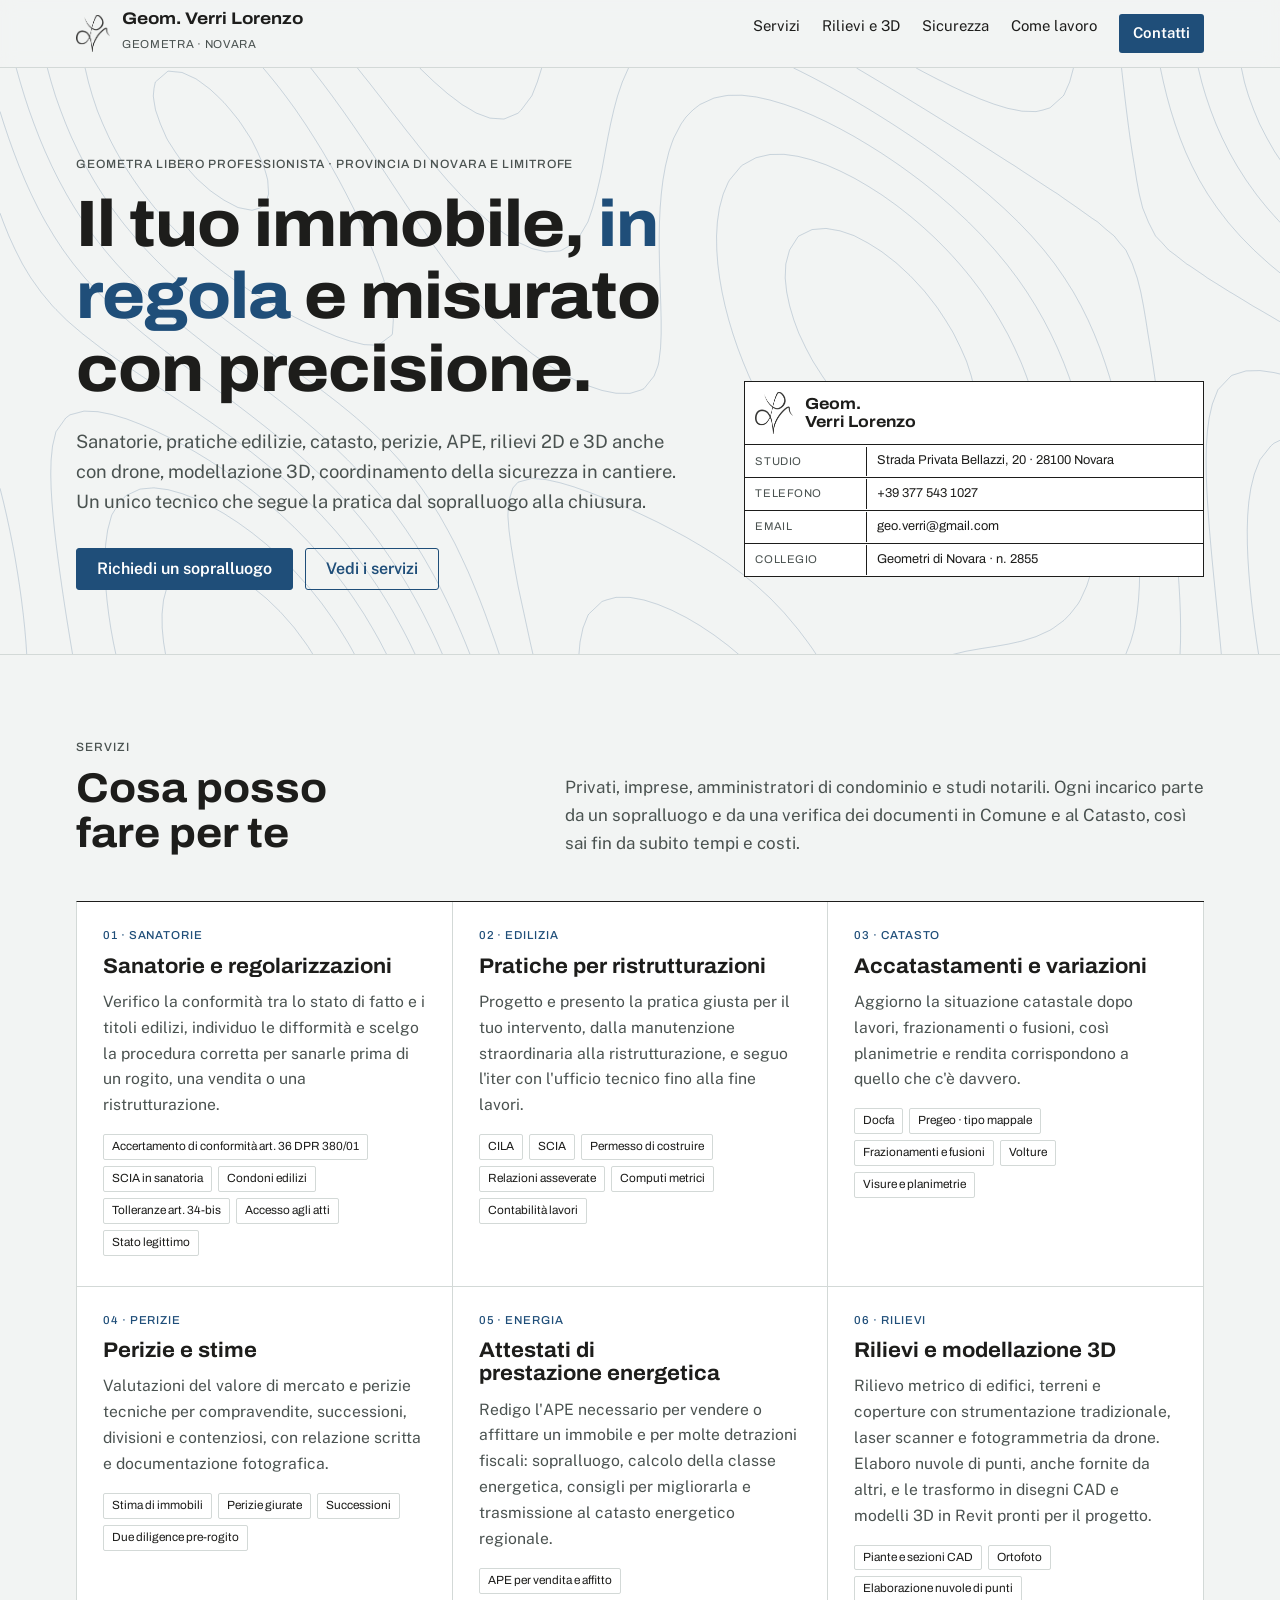
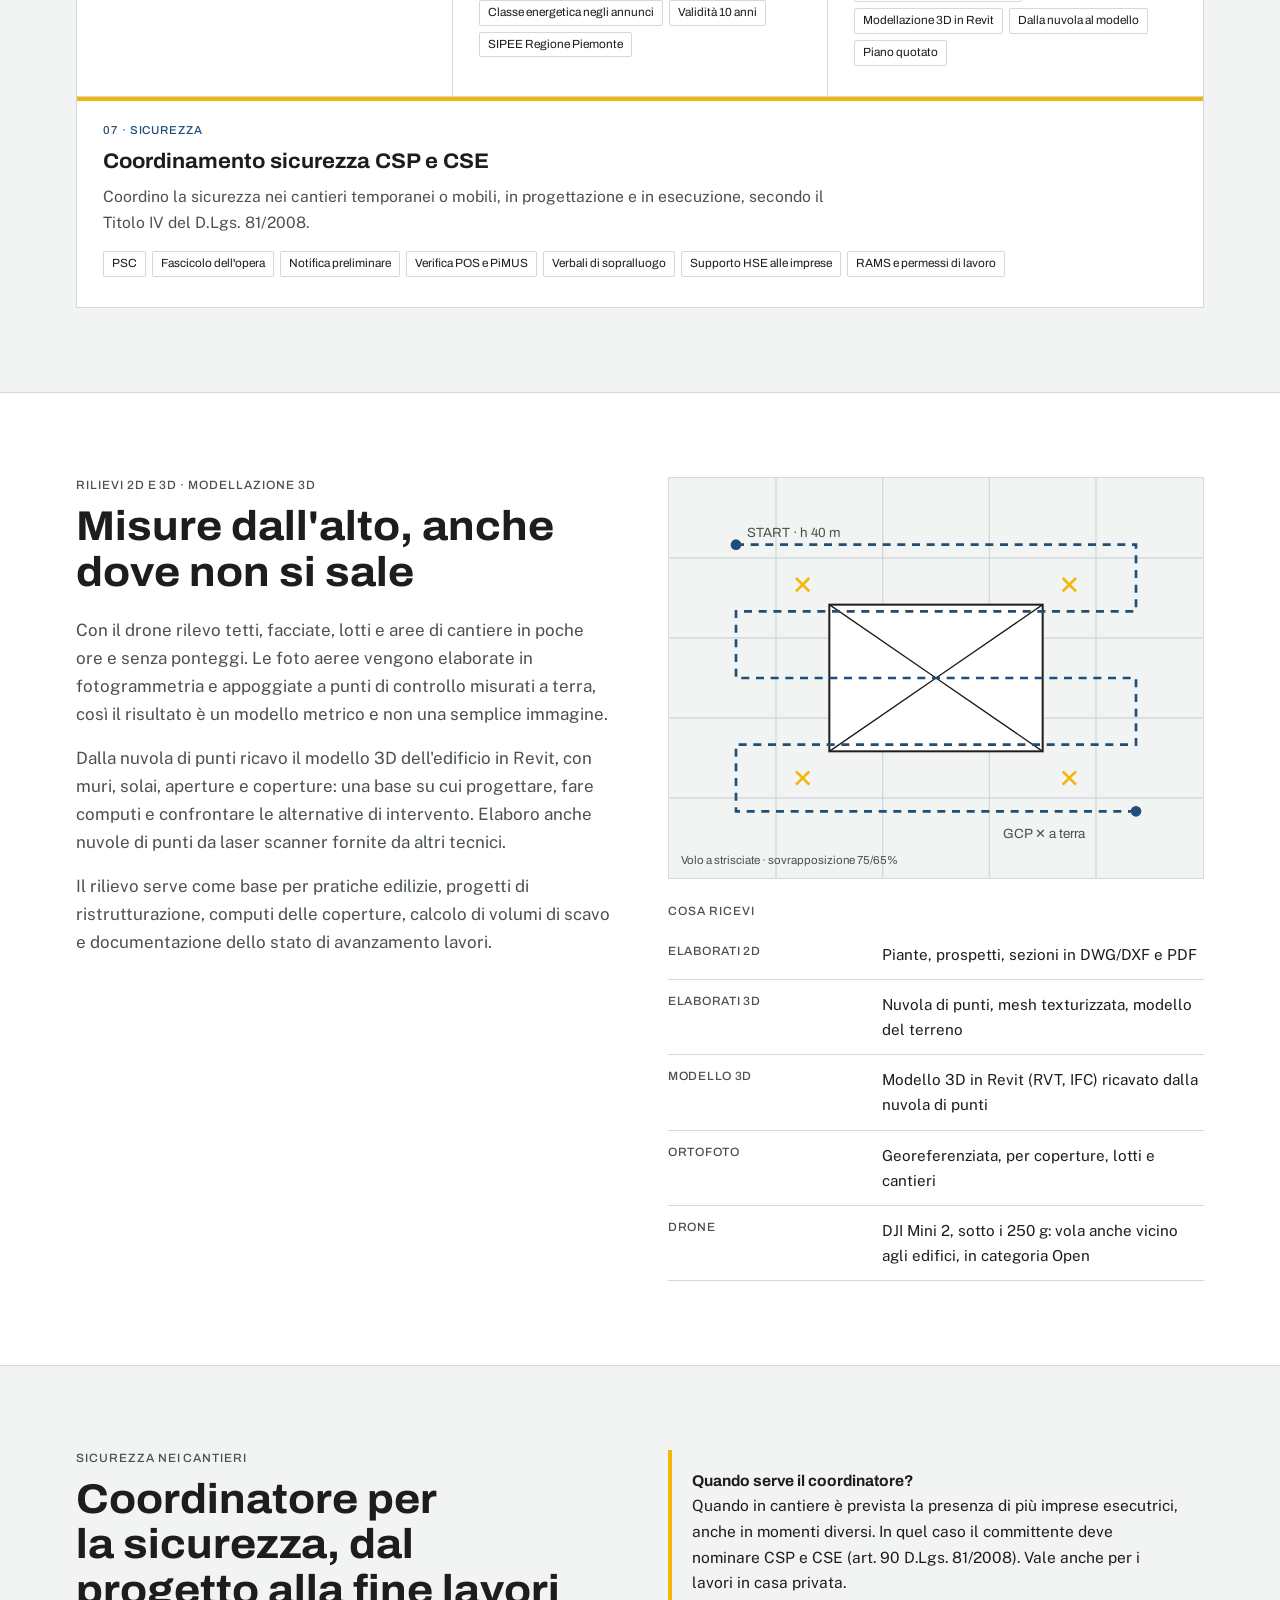
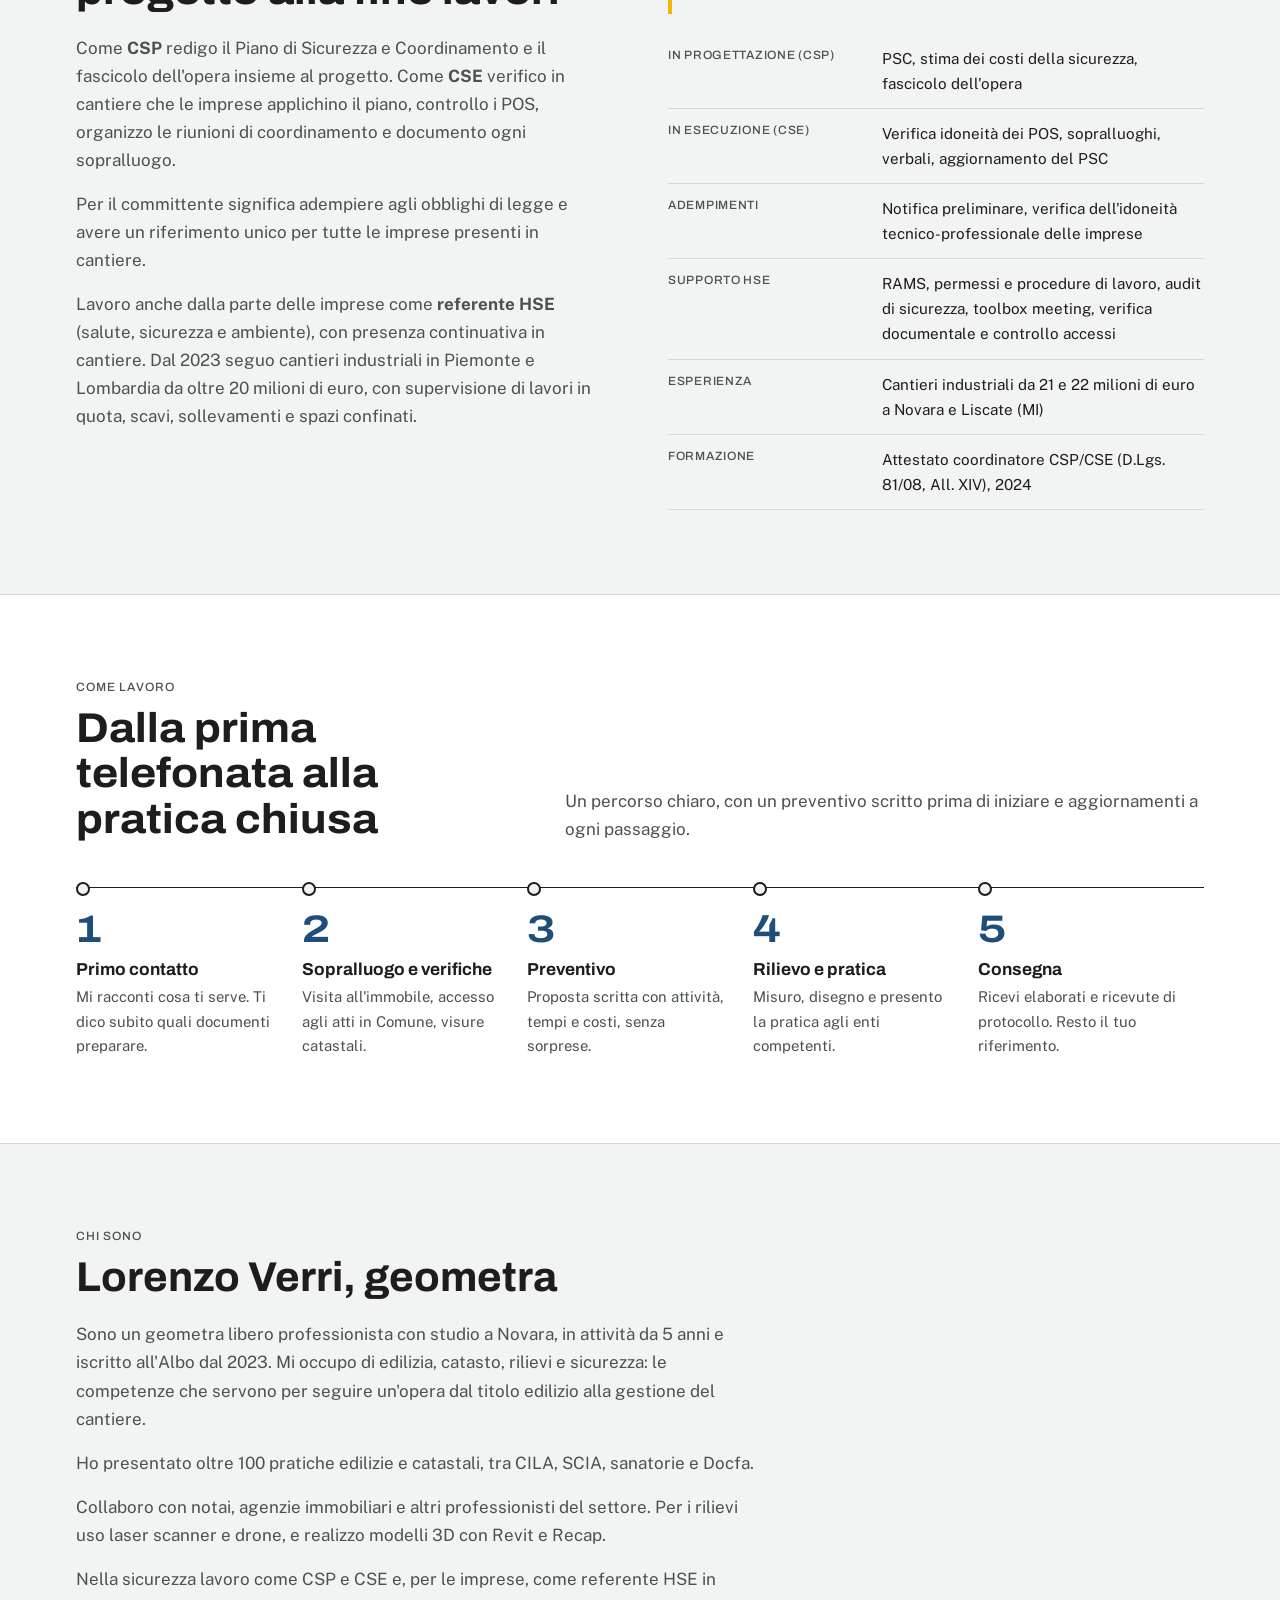
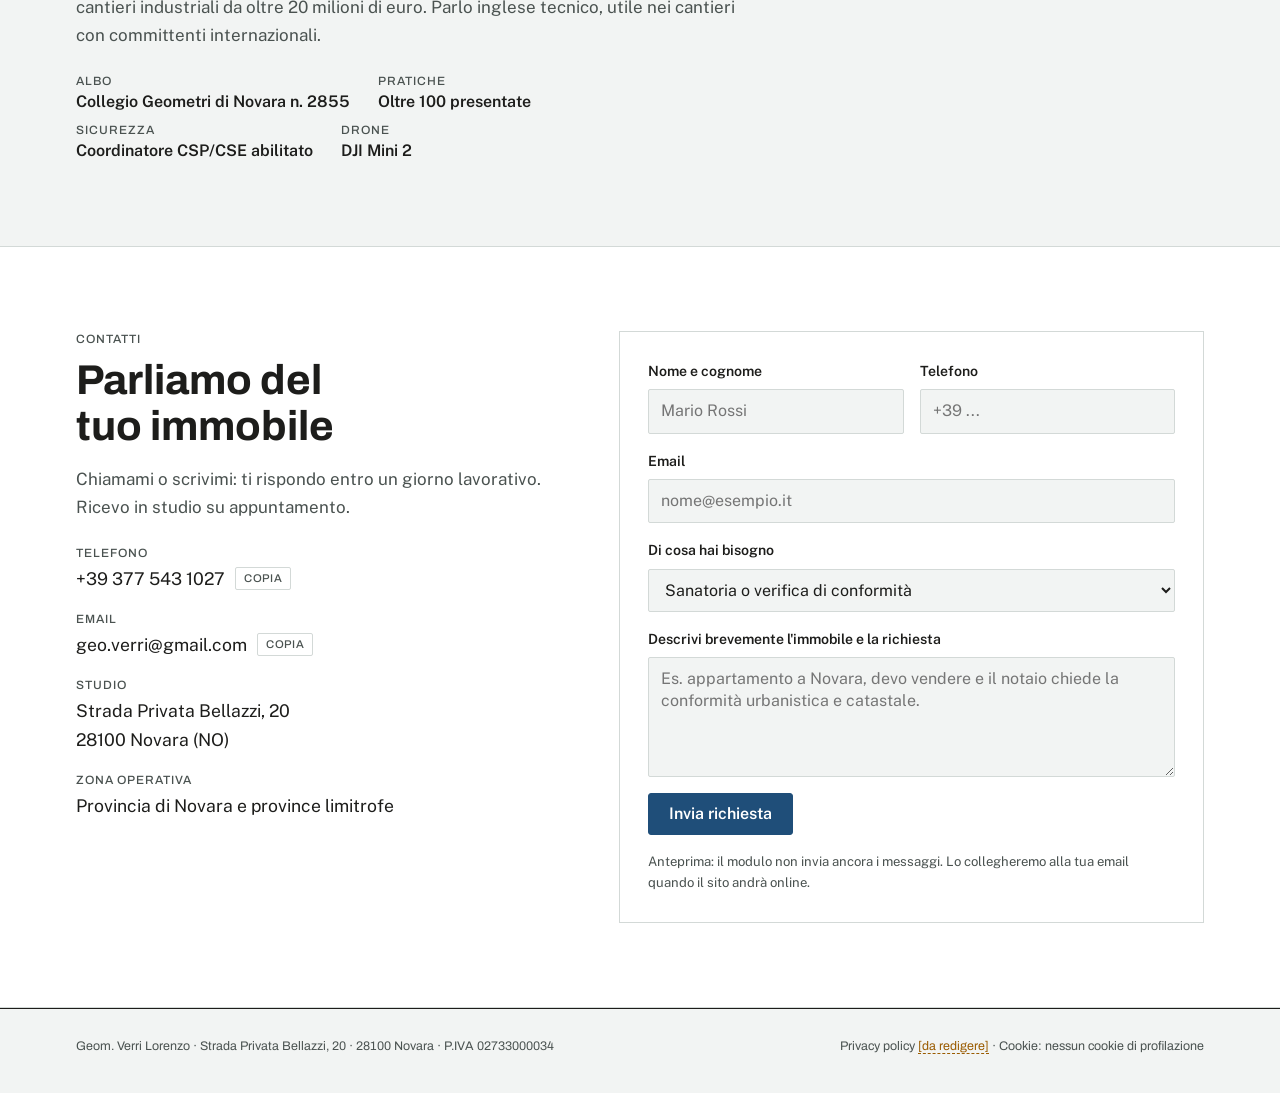
==== commit bb33037d: "Rimuove la foto da Chi sono Co-Authored-By: Claude Opus 5.5 <noreply@anthropic.com> Claude-Session: " ====
--- a/index.html
+++ b/index.html
@@ -148,7 +148,7 @@
 @media (max-width: 520px) { .steps { grid-template-columns: 1fr; } }
 
 /* About */
-.about { display: grid; grid-template-columns: 220px 1fr; gap: 48px; align-items: start; }
+.about { display: grid; grid-template-columns: 1fr; gap: 48px; align-items: start; }
 .photo { aspect-ratio: 3 / 4; max-width: 100%; width: 100%; height: auto; object-fit: cover; display: block; border: 1px solid var(--line); background: var(--sheet); }
 .about .body { display: grid; gap: 16px; color: var(--ink-2); max-width: 40em; }
 .creds { display: flex; flex-wrap: wrap; gap: 10px 28px; margin-top: 8px; }
@@ -359,7 +359,6 @@
 
   <section id="chi-sono">
     <div class="wrap about">
-      <img class="photo" src="img/lorenzo-verri.jpg" alt="Geom. Lorenzo Verri" width="600" height="800" loading="lazy">
       <div>
         <p class="label">Chi sono</p>
         <h2 style="margin-top:10px;font-size:clamp(1.8rem,3.4vw,2.6rem);font-weight:720">Lorenzo Verri, geometra</h2>
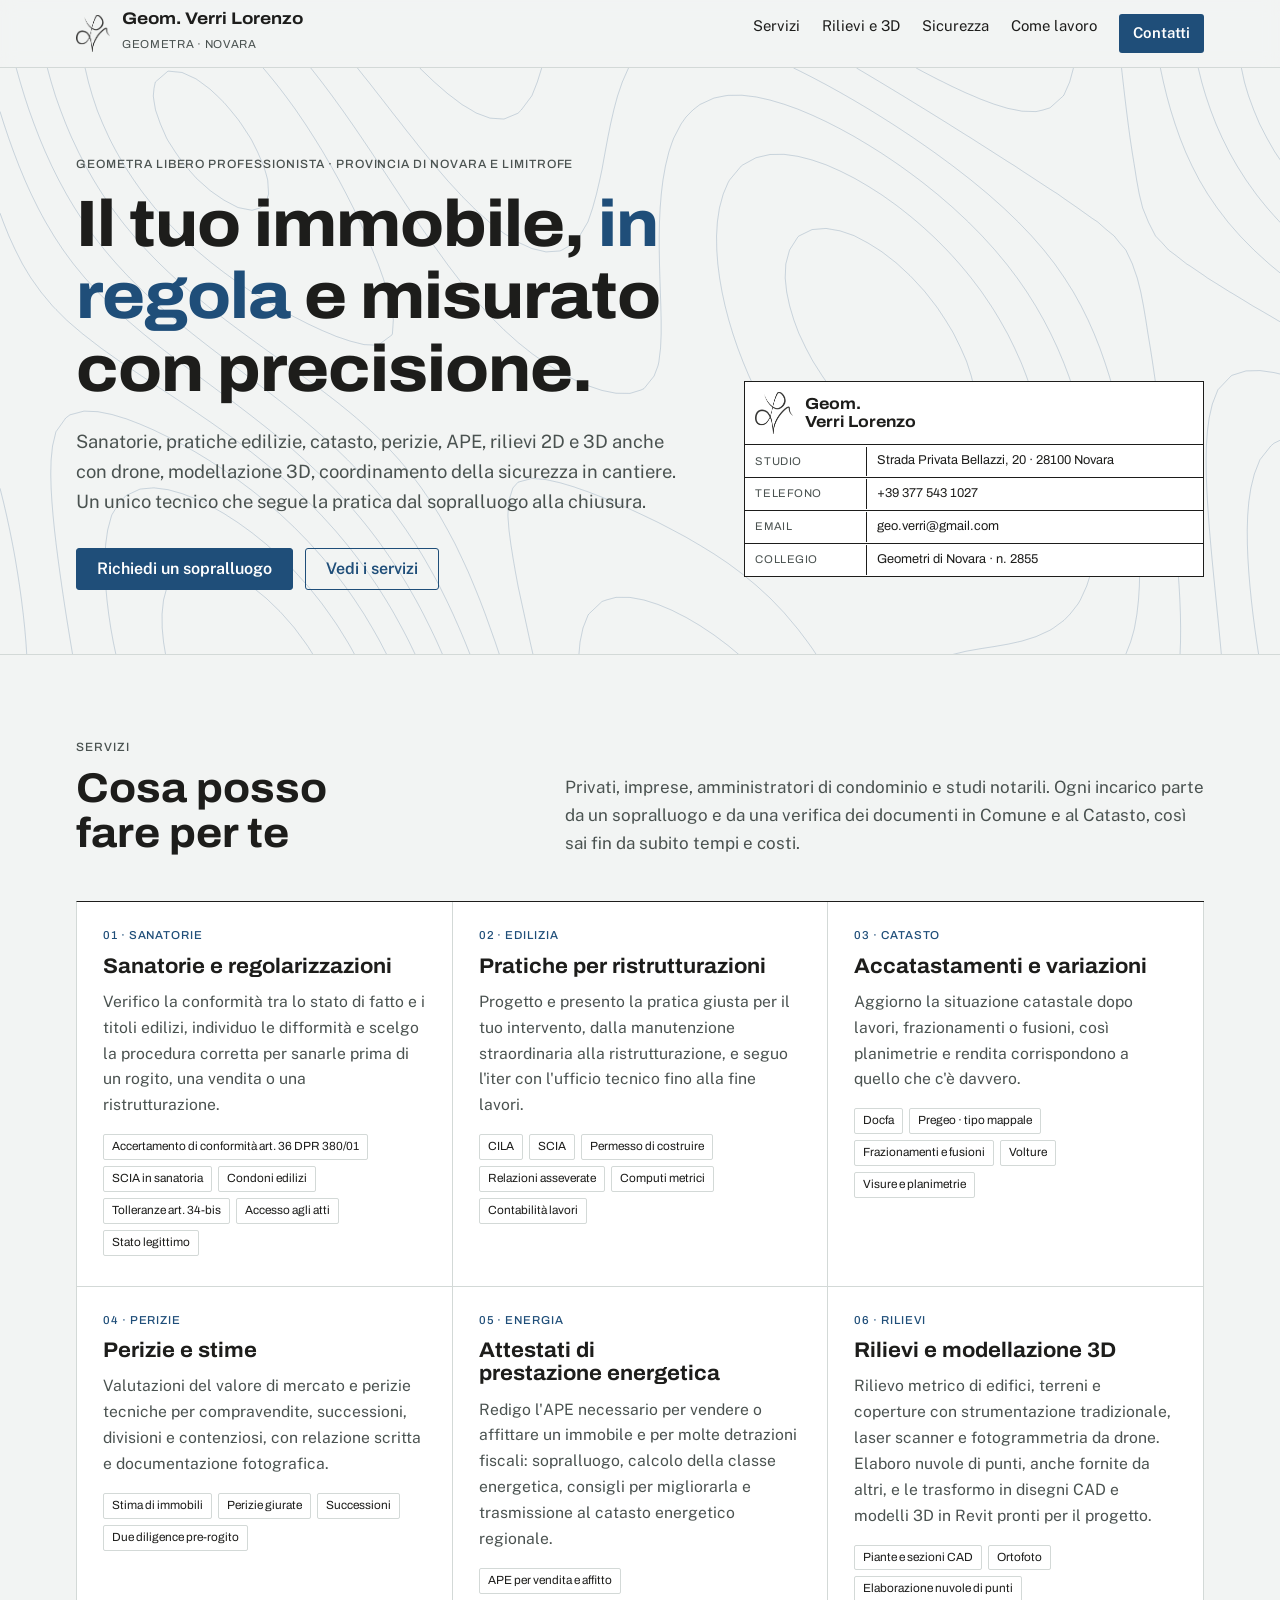
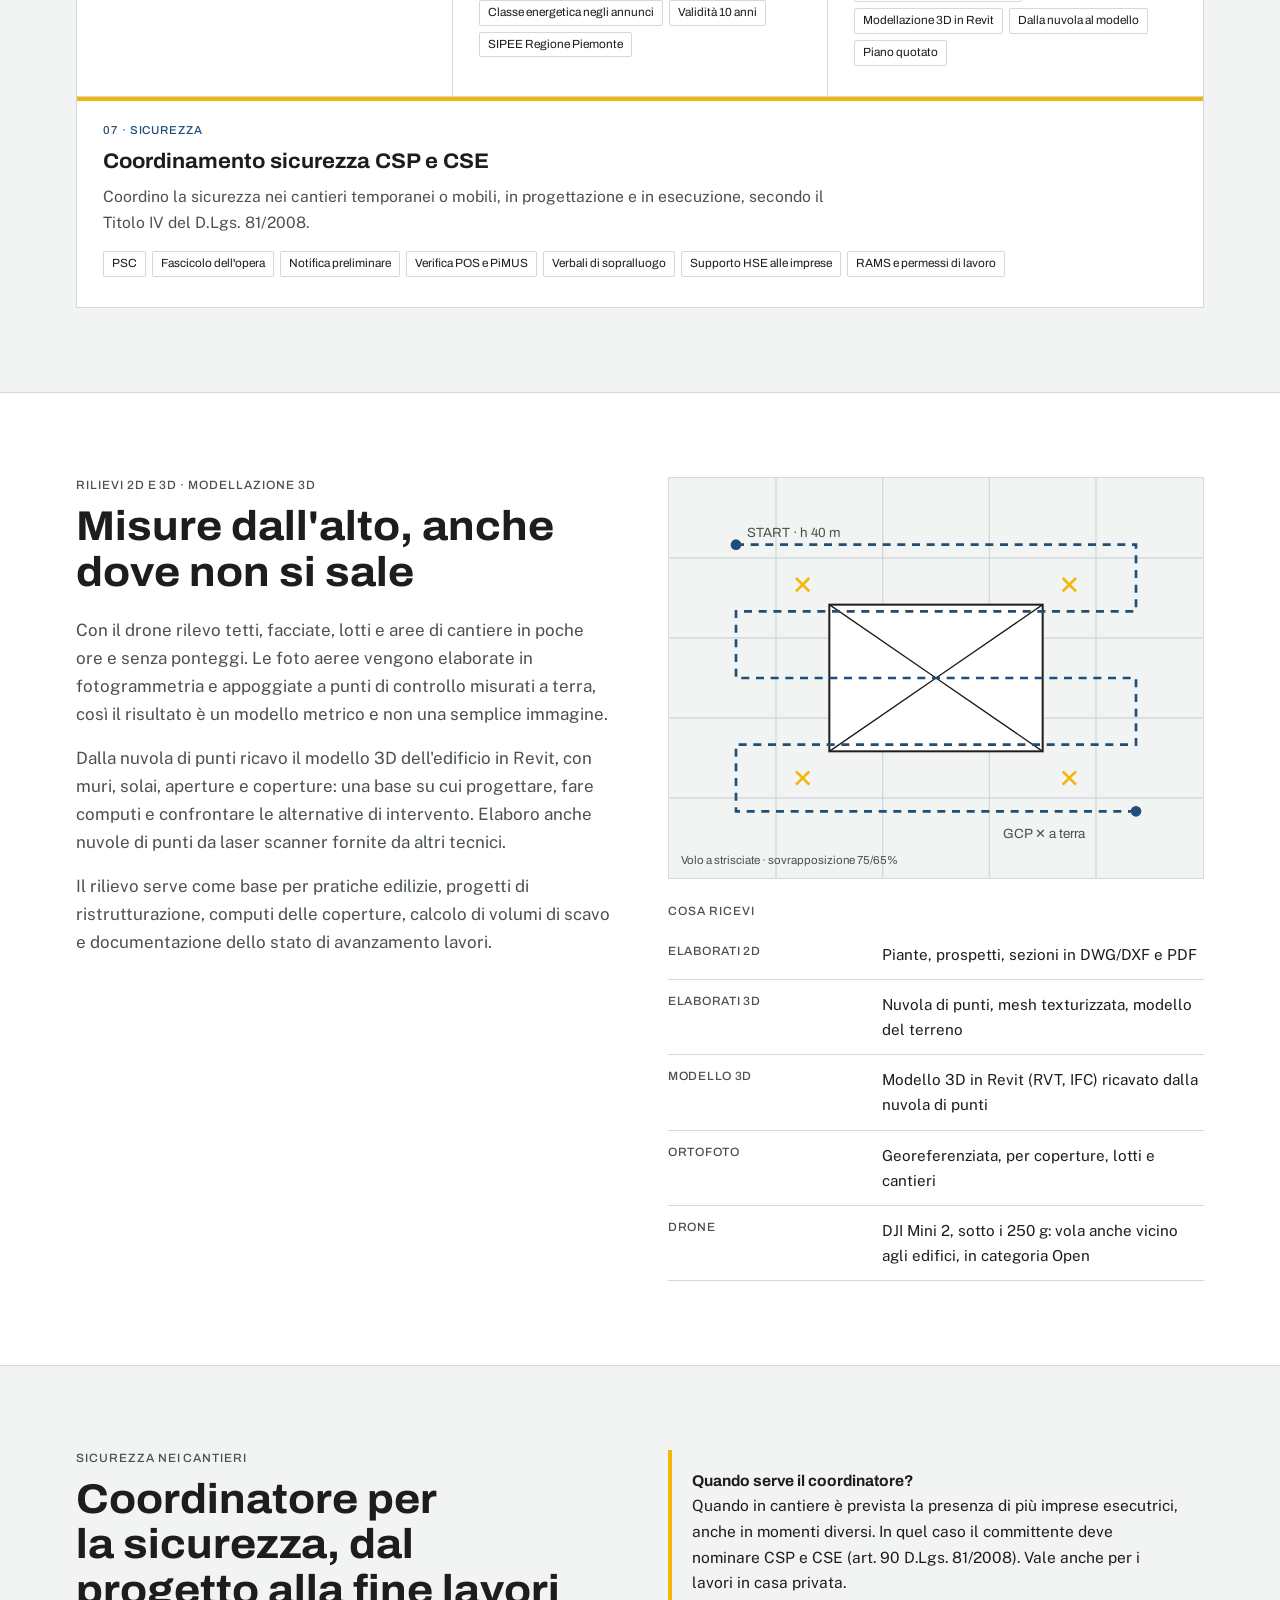
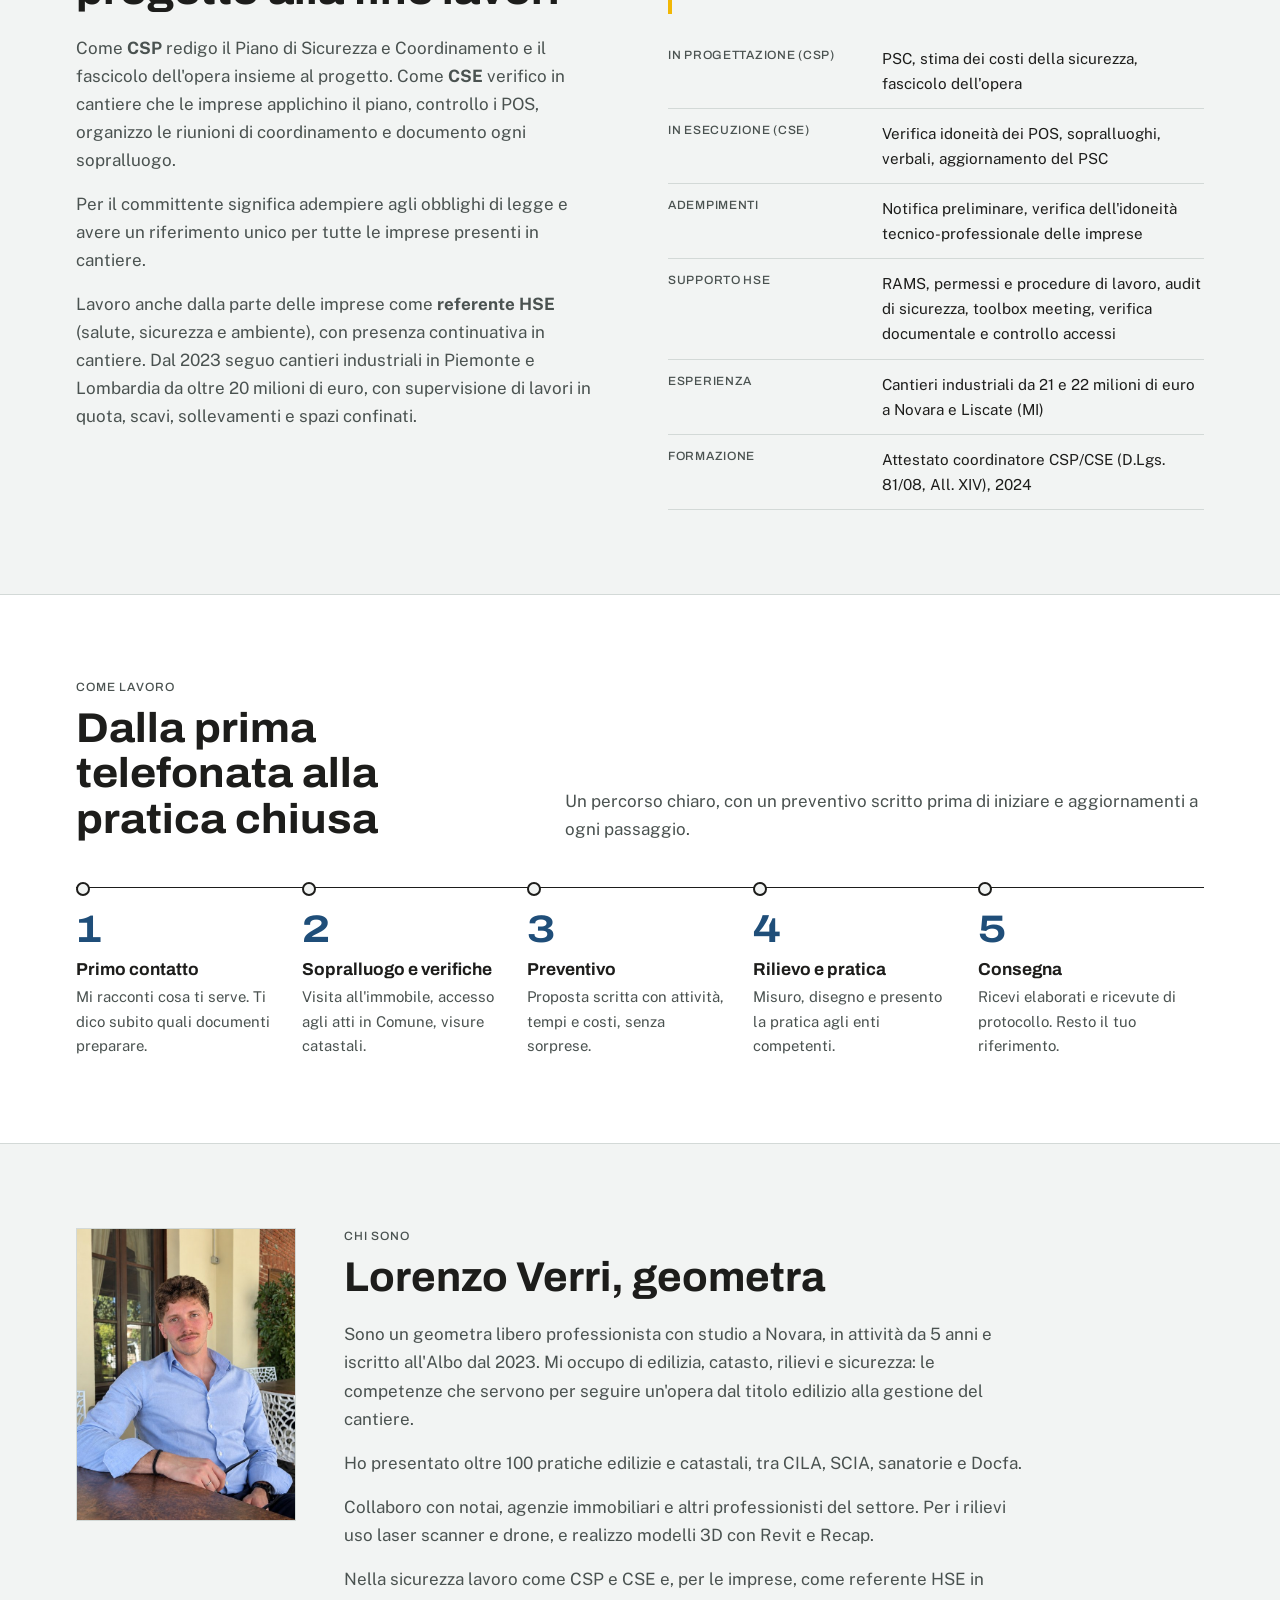
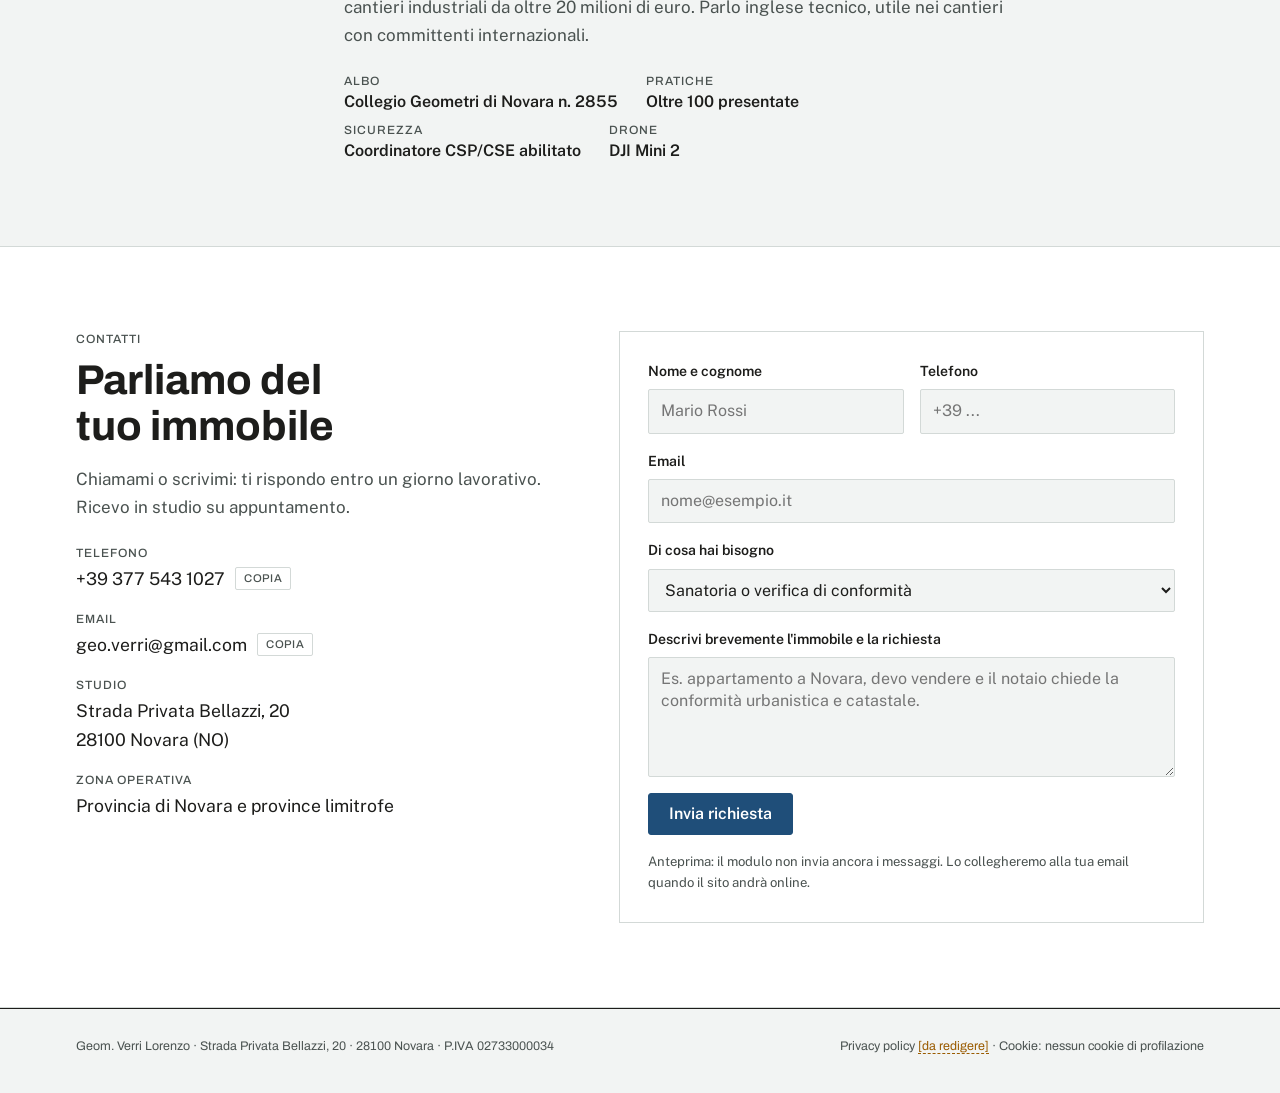
==== commit 4a47d871: "Nuova foto in Chi sono Co-Authored-By: Claude Opus 5.5 <noreply@anthropic.com> Claude-Session: https" ====
--- a/index.html
+++ b/index.html
@@ -148,7 +148,7 @@
 @media (max-width: 520px) { .steps { grid-template-columns: 1fr; } }
 
 /* About */
-.about { display: grid; grid-template-columns: 1fr; gap: 48px; align-items: start; }
+.about { display: grid; grid-template-columns: 220px 1fr; gap: 48px; align-items: start; }
 .photo { aspect-ratio: 3 / 4; max-width: 100%; width: 100%; height: auto; object-fit: cover; display: block; border: 1px solid var(--line); background: var(--sheet); }
 .about .body { display: grid; gap: 16px; color: var(--ink-2); max-width: 40em; }
 .creds { display: flex; flex-wrap: wrap; gap: 10px 28px; margin-top: 8px; }
@@ -359,6 +359,7 @@
 
   <section id="chi-sono">
     <div class="wrap about">
+      <img class="photo" src="img/lorenzo-verri.jpg" alt="Geom. Lorenzo Verri" width="600" height="800" loading="lazy">
       <div>
         <p class="label">Chi sono</p>
         <h2 style="margin-top:10px;font-size:clamp(1.8rem,3.4vw,2.6rem);font-weight:720">Lorenzo Verri, geometra</h2>
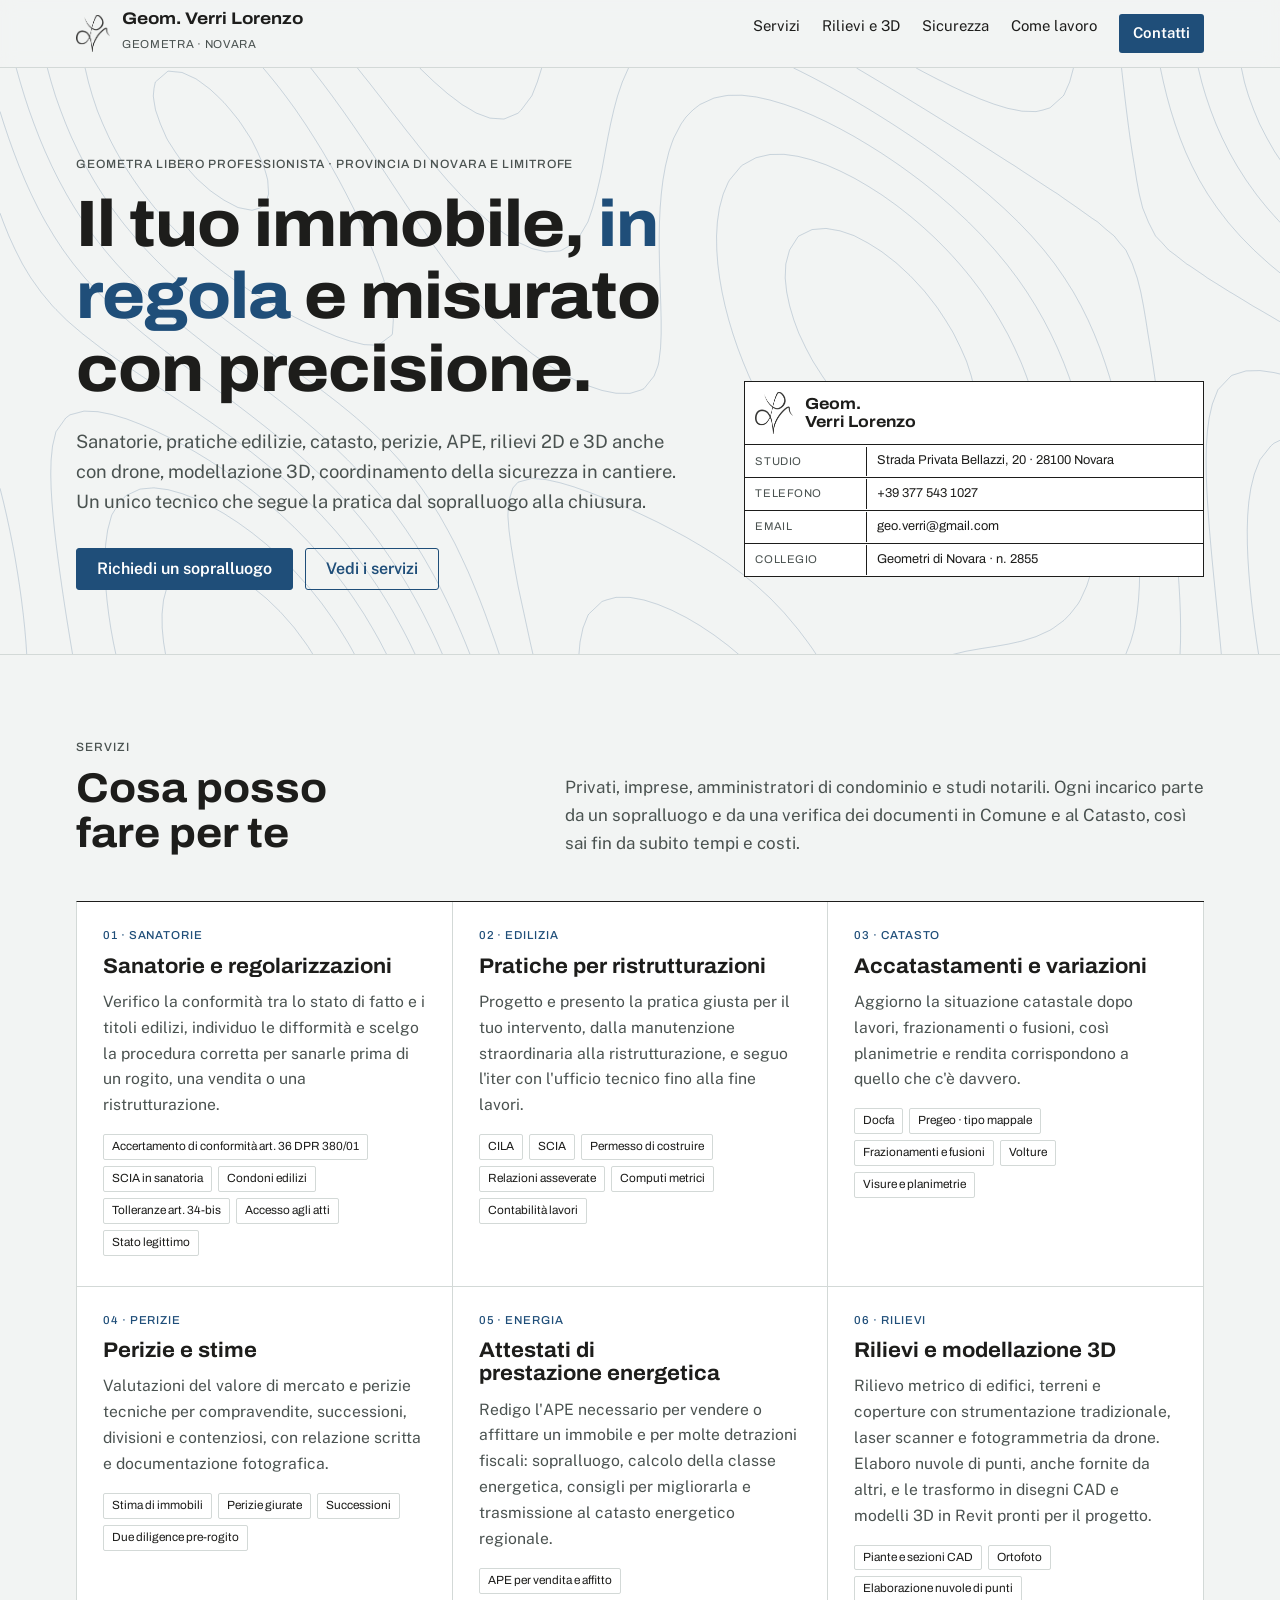
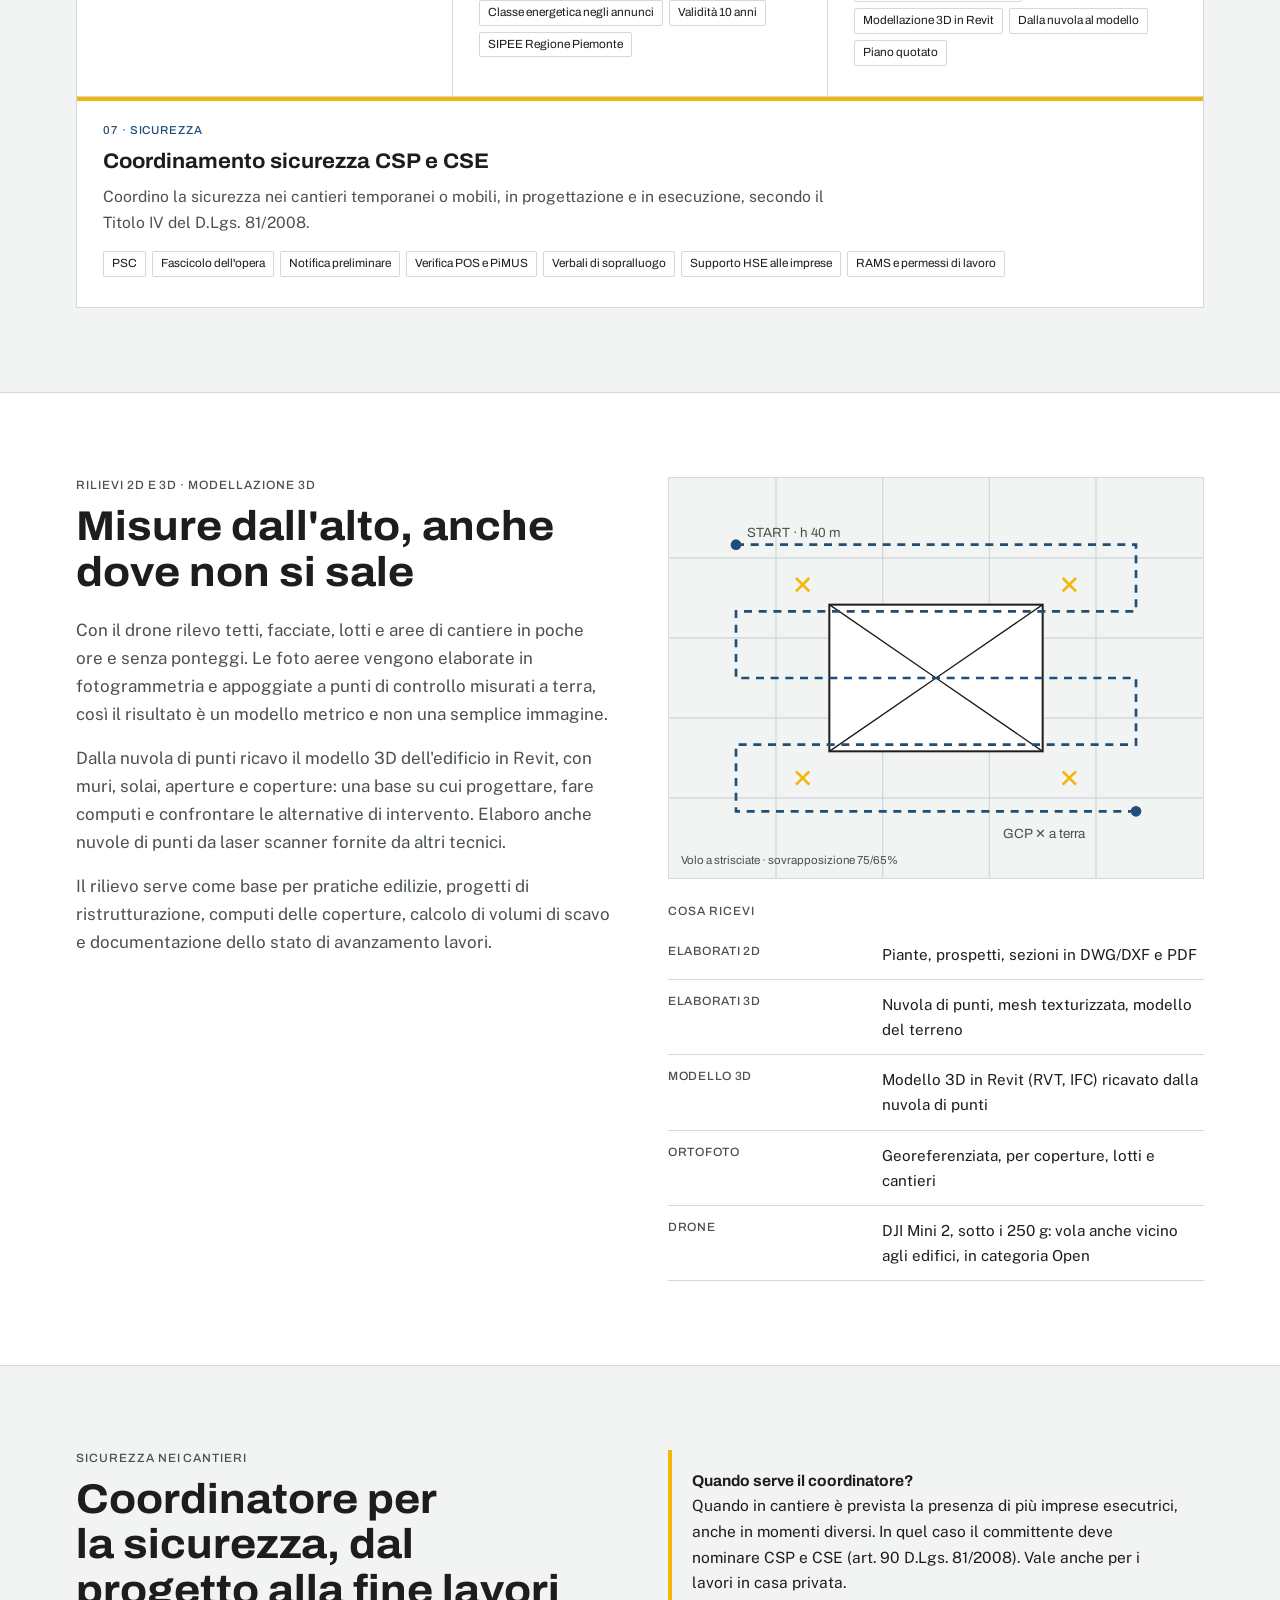
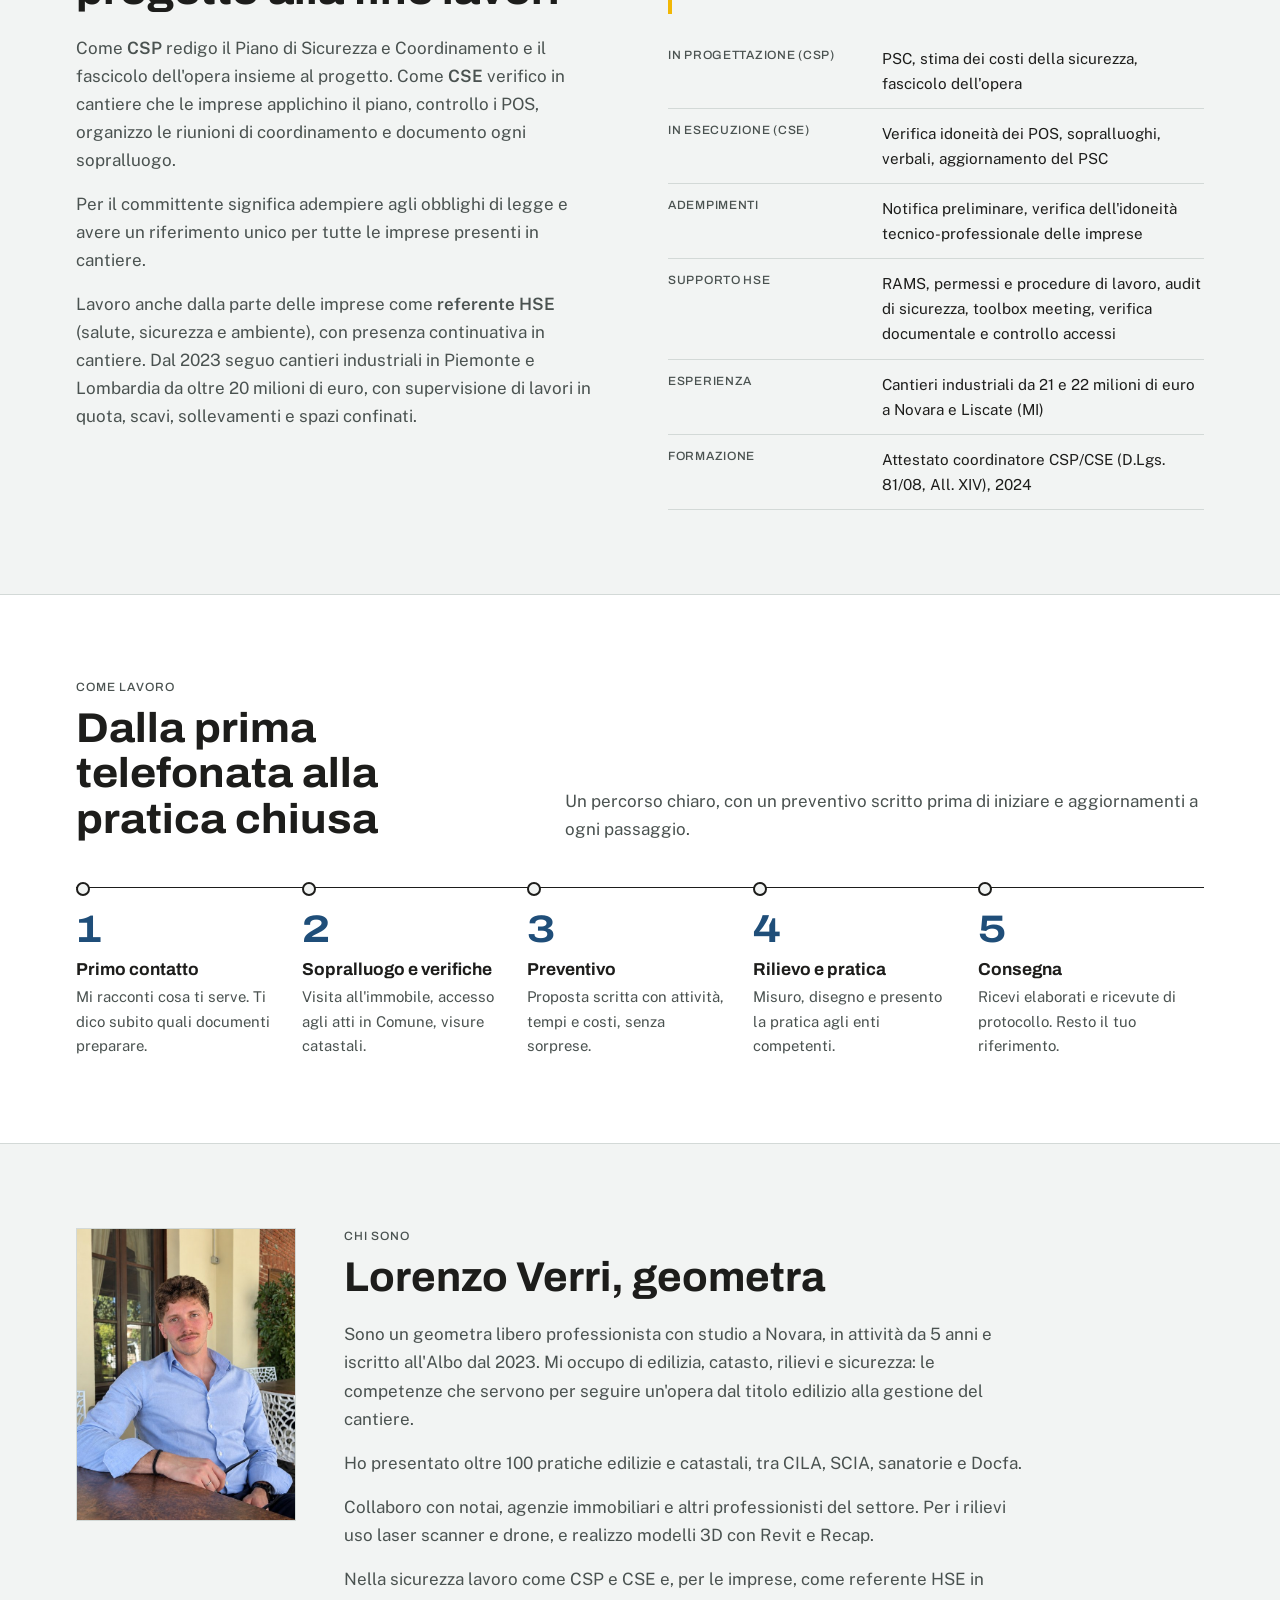
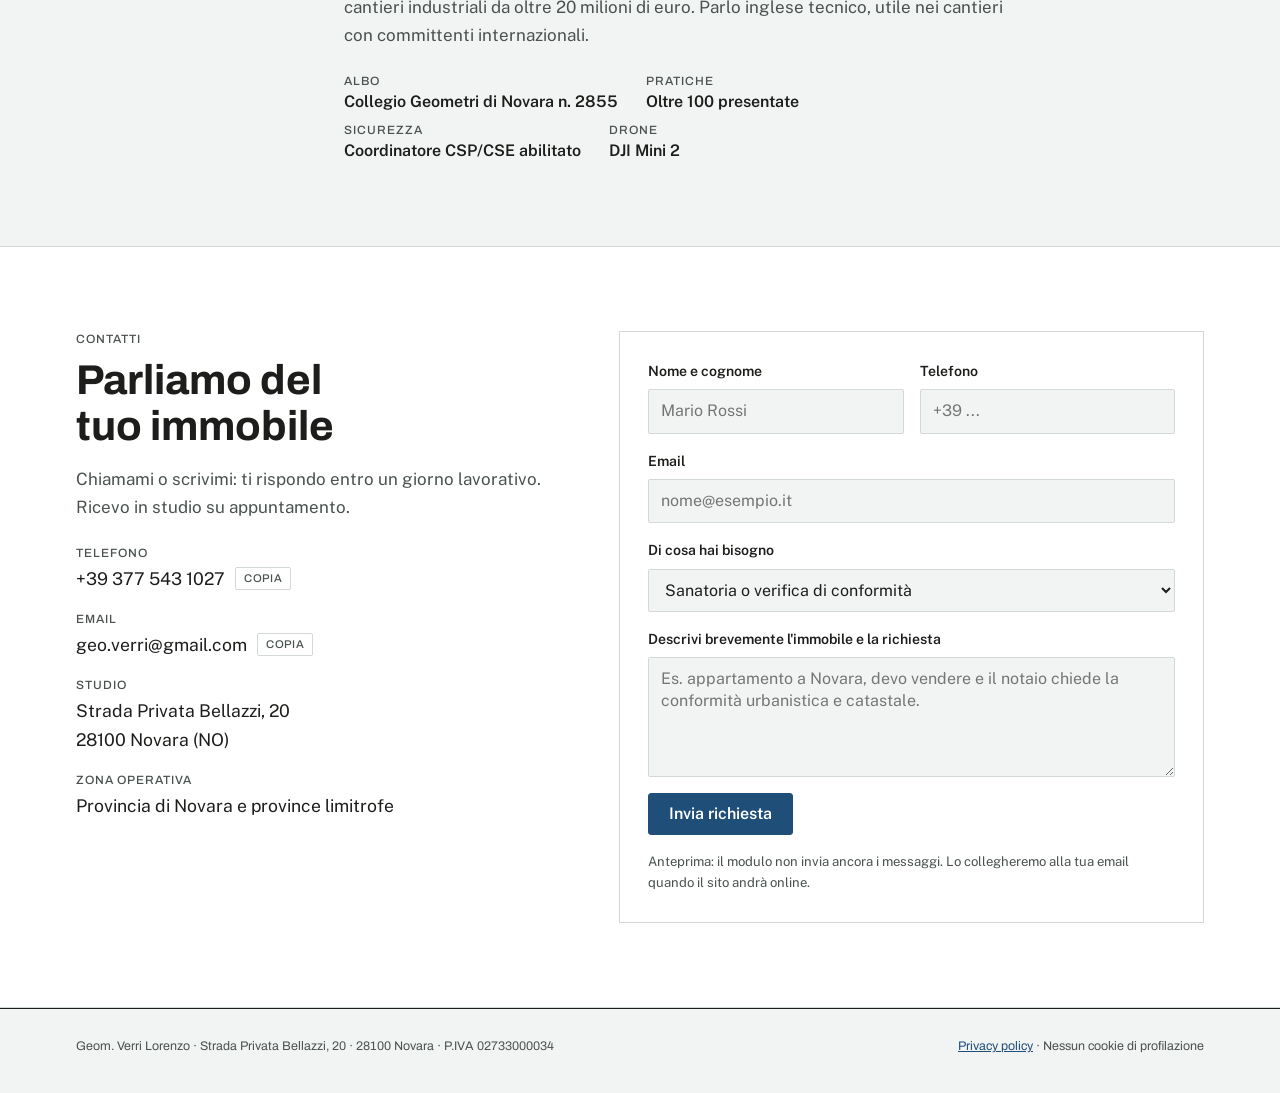
==== commit 62cdb31d: "Privacy policy e caratteri ospitati sul sito (niente Google Fonts) Co-Authored-By: Claude Opus 5.5 <" ====
--- a/index.html
+++ b/index.html
@@ -5,9 +5,7 @@
 <meta name="viewport" content="width=device-width, initial-scale=1, viewport-fit=cover">
 <title>Geom. Verri Lorenzo</title>
 <meta name="description" content="Geometra a Novara: sanatorie, pratiche edilizie, accatastamenti, perizie, APE, rilievi 2D e 3D con drone, modellazione 3D, coordinamento sicurezza CSP/CSE.">
-<link rel="preconnect" href="https://fonts.googleapis.com">
-<link rel="preconnect" href="https://fonts.gstatic.com" crossorigin>
-<link rel="stylesheet" href="https://fonts.googleapis.com/css2?family=Archivo:wdth,wght@100..125,400..800&family=Public+Sans:ital,wght@0,400;0,500;0,600;1,400&display=swap">
+<link rel="stylesheet" href="fonts/fonts.css">
 <link rel="icon" href="img/logo.png">
 <style>
 :root{color-scheme:light}body{margin:0}img{max-width:100%}[hidden]{display:none!important}
@@ -422,7 +420,7 @@
 <footer>
   <div class="wrap">
     <span>Geom. Verri Lorenzo · Strada Privata Bellazzi, 20 · 28100 Novara · P.IVA 02733000034</span>
-    <span>Privacy policy <span class="ph">[da redigere]</span> · Cookie: nessun cookie di profilazione</span>
+    <span><a href="privacy.html">Privacy policy</a> · Nessun cookie di profilazione</span>
   </div>
 </footer>
 
--- a/fonts/fonts.css
+++ b/fonts/fonts.css
@@ -0,0 +1,92 @@
+/* latin-ext */
+@font-face {
+  font-family: 'Archivo';
+  font-style: normal;
+  font-weight: 400 800;
+  font-stretch: 100% 125%;
+  font-display: swap;
+  src: url(Archivo-normal-latin-ext.woff2) format('woff2');
+  unicode-range: U+0100-02BA, U+02BD-02C5, U+02C7-02CC, U+02CE-02D7, U+02DD-02FF, U+0304, U+0308, U+0329, U+1D00-1DBF, U+1E00-1E9F, U+1EF2-1EFF, U+2020, U+20A0-20AB, U+20AD-20C4, U+2113, U+2C60-2C7F, U+A720-A7FF;
+}
+/* latin */
+@font-face {
+  font-family: 'Archivo';
+  font-style: normal;
+  font-weight: 400 800;
+  font-stretch: 100% 125%;
+  font-display: swap;
+  src: url(Archivo-normal-latin.woff2) format('woff2');
+  unicode-range: U+0000-00FF, U+0131, U+0152-0153, U+02BB-02BC, U+02C6, U+02DA, U+02DC, U+0304, U+0308, U+0329, U+2000-206F, U+20AC, U+2122, U+2191, U+2193, U+2212, U+2215, U+FEFF, U+FFFD;
+}
+/* latin-ext */
+@font-face {
+  font-family: 'Public Sans';
+  font-style: italic;
+  font-weight: 400;
+  font-display: swap;
+  src: url(PublicSans-italic-latin-ext.woff2) format('woff2');
+  unicode-range: U+0100-02BA, U+02BD-02C5, U+02C7-02CC, U+02CE-02D7, U+02DD-02FF, U+0304, U+0308, U+0329, U+1D00-1DBF, U+1E00-1E9F, U+1EF2-1EFF, U+2020, U+20A0-20AB, U+20AD-20C4, U+2113, U+2C60-2C7F, U+A720-A7FF;
+}
+/* latin */
+@font-face {
+  font-family: 'Public Sans';
+  font-style: italic;
+  font-weight: 400;
+  font-display: swap;
+  src: url(PublicSans-italic-latin.woff2) format('woff2');
+  unicode-range: U+0000-00FF, U+0131, U+0152-0153, U+02BB-02BC, U+02C6, U+02DA, U+02DC, U+0304, U+0308, U+0329, U+2000-206F, U+20AC, U+2122, U+2191, U+2193, U+2212, U+2215, U+FEFF, U+FFFD;
+}
+/* latin-ext */
+@font-face {
+  font-family: 'Public Sans';
+  font-style: normal;
+  font-weight: 400;
+  font-display: swap;
+  src: url(PublicSans-normal-latin-ext.woff2) format('woff2');
+  unicode-range: U+0100-02BA, U+02BD-02C5, U+02C7-02CC, U+02CE-02D7, U+02DD-02FF, U+0304, U+0308, U+0329, U+1D00-1DBF, U+1E00-1E9F, U+1EF2-1EFF, U+2020, U+20A0-20AB, U+20AD-20C4, U+2113, U+2C60-2C7F, U+A720-A7FF;
+}
+/* latin */
+@font-face {
+  font-family: 'Public Sans';
+  font-style: normal;
+  font-weight: 400;
+  font-display: swap;
+  src: url(PublicSans-normal-latin.woff2) format('woff2');
+  unicode-range: U+0000-00FF, U+0131, U+0152-0153, U+02BB-02BC, U+02C6, U+02DA, U+02DC, U+0304, U+0308, U+0329, U+2000-206F, U+20AC, U+2122, U+2191, U+2193, U+2212, U+2215, U+FEFF, U+FFFD;
+}
+/* latin-ext */
+@font-face {
+  font-family: 'Public Sans';
+  font-style: normal;
+  font-weight: 500;
+  font-display: swap;
+  src: url(PublicSans-normal-latin-ext.woff2) format('woff2');
+  unicode-range: U+0100-02BA, U+02BD-02C5, U+02C7-02CC, U+02CE-02D7, U+02DD-02FF, U+0304, U+0308, U+0329, U+1D00-1DBF, U+1E00-1E9F, U+1EF2-1EFF, U+2020, U+20A0-20AB, U+20AD-20C4, U+2113, U+2C60-2C7F, U+A720-A7FF;
+}
+/* latin */
+@font-face {
+  font-family: 'Public Sans';
+  font-style: normal;
+  font-weight: 500;
+  font-display: swap;
+  src: url(PublicSans-normal-latin.woff2) format('woff2');
+  unicode-range: U+0000-00FF, U+0131, U+0152-0153, U+02BB-02BC, U+02C6, U+02DA, U+02DC, U+0304, U+0308, U+0329, U+2000-206F, U+20AC, U+2122, U+2191, U+2193, U+2212, U+2215, U+FEFF, U+FFFD;
+}
+/* latin-ext */
+@font-face {
+  font-family: 'Public Sans';
+  font-style: normal;
+  font-weight: 600;
+  font-display: swap;
+  src: url(PublicSans-normal-latin-ext.woff2) format('woff2');
+  unicode-range: U+0100-02BA, U+02BD-02C5, U+02C7-02CC, U+02CE-02D7, U+02DD-02FF, U+0304, U+0308, U+0329, U+1D00-1DBF, U+1E00-1E9F, U+1EF2-1EFF, U+2020, U+20A0-20AB, U+20AD-20C4, U+2113, U+2C60-2C7F, U+A720-A7FF;
+}
+/* latin */
+@font-face {
+  font-family: 'Public Sans';
+  font-style: normal;
+  font-weight: 600;
+  font-display: swap;
+  src: url(PublicSans-normal-latin.woff2) format('woff2');
+  unicode-range: U+0000-00FF, U+0131, U+0152-0153, U+02BB-02BC, U+02C6, U+02DA, U+02DC, U+0304, U+0308, U+0329, U+2000-206F, U+20AC, U+2122, U+2191, U+2193, U+2212, U+2215, U+FEFF, U+FFFD;
+}
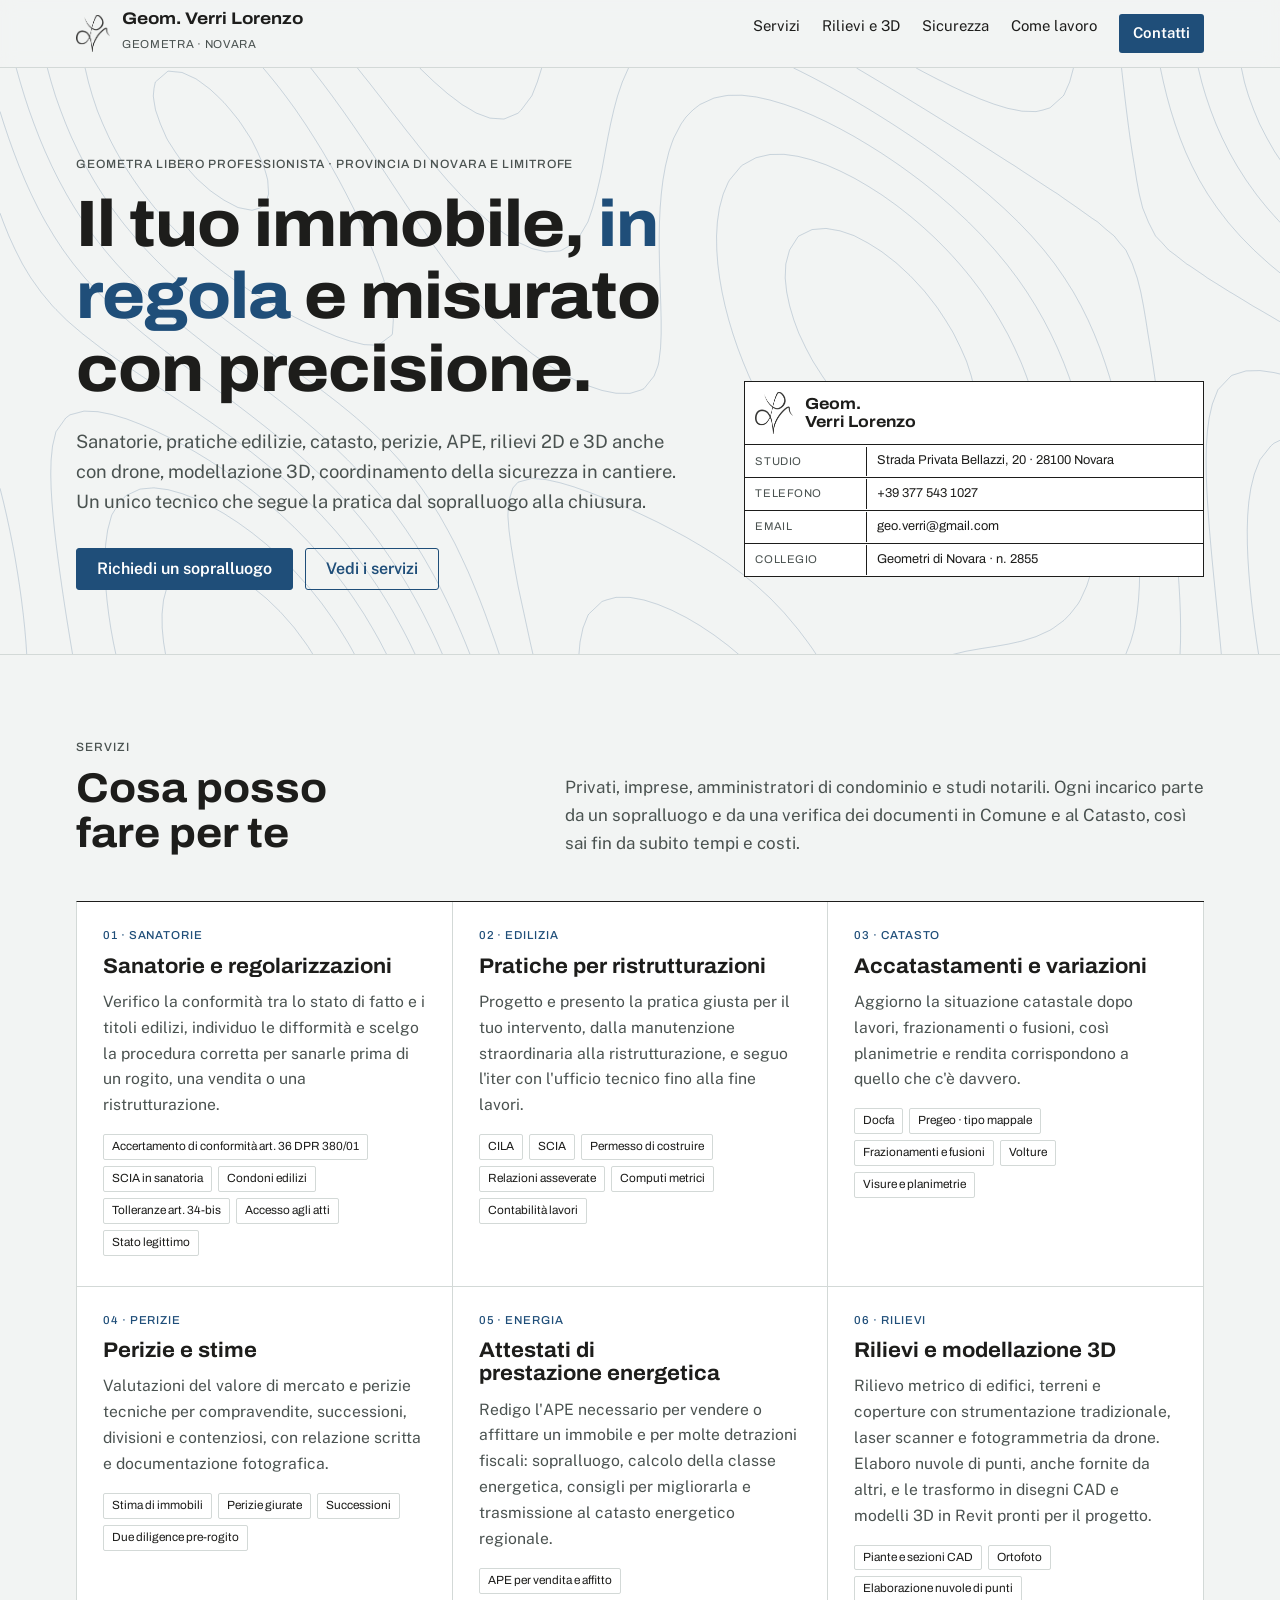
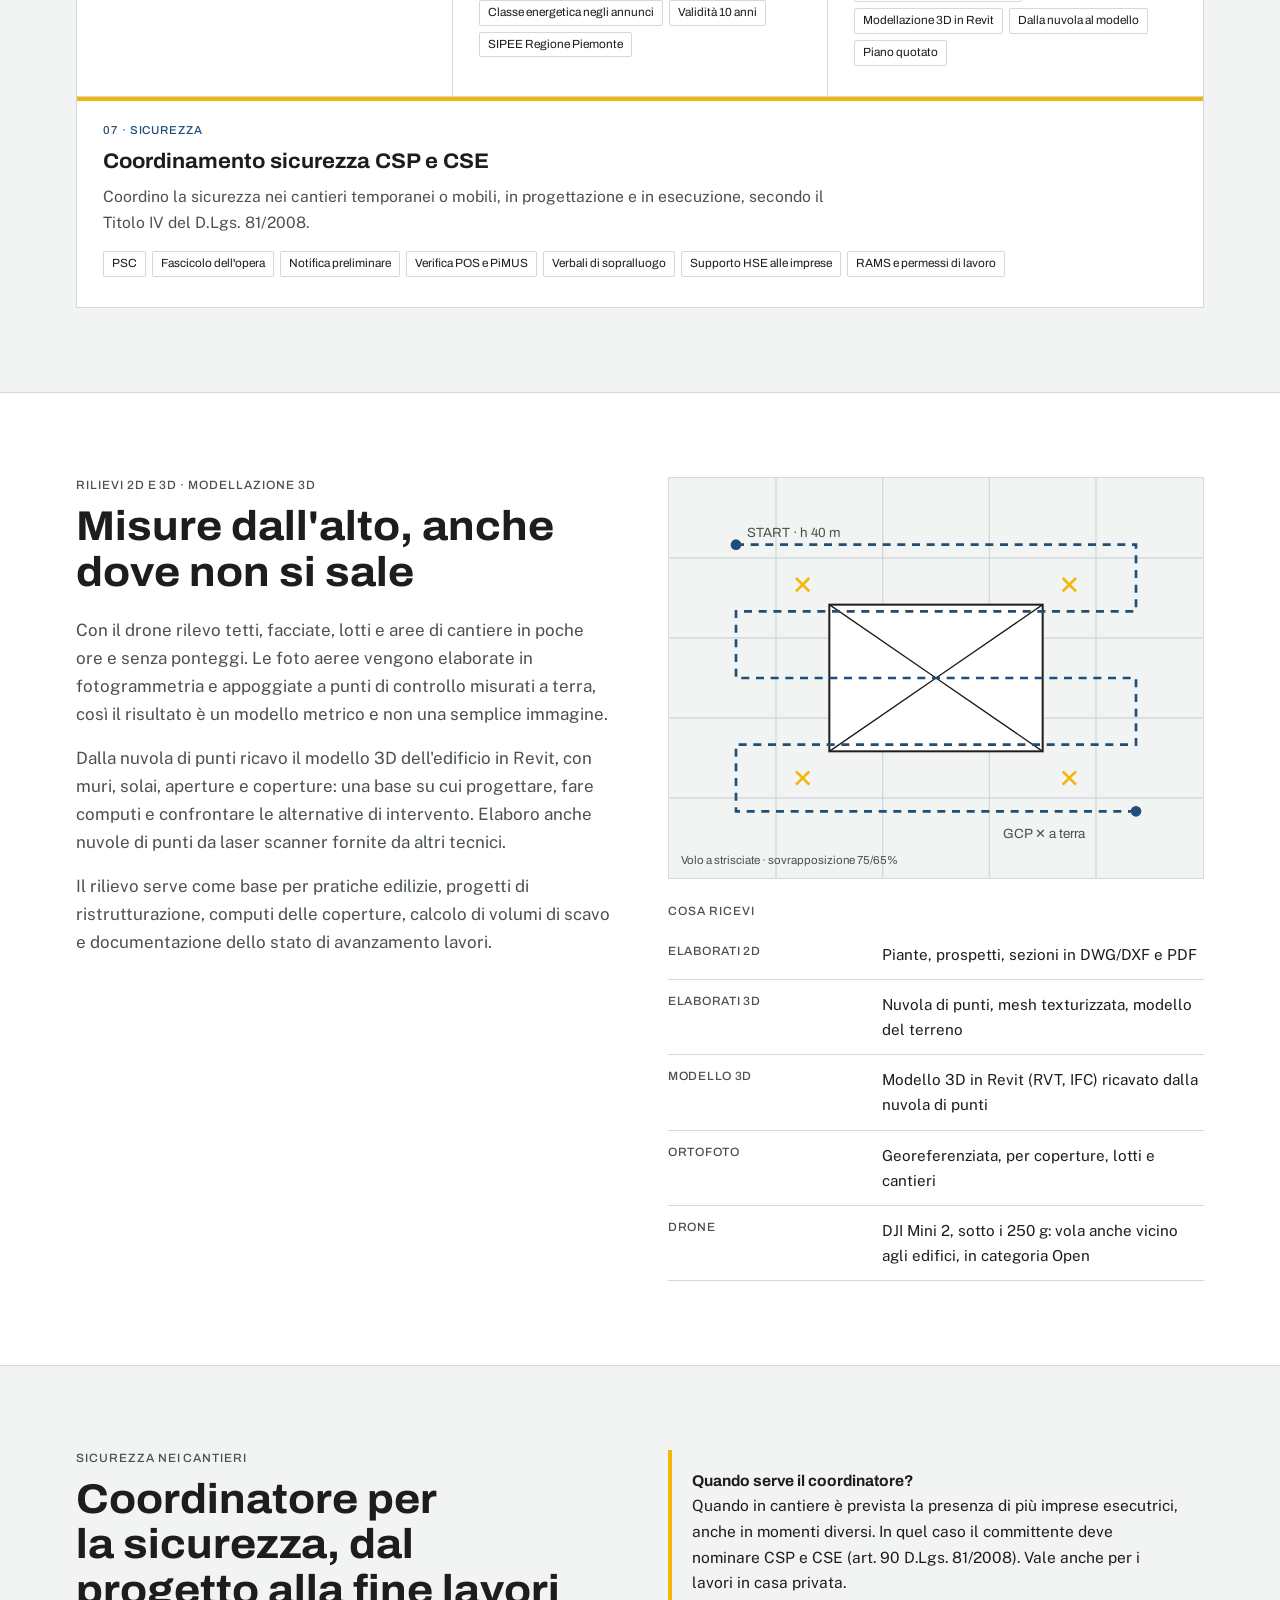
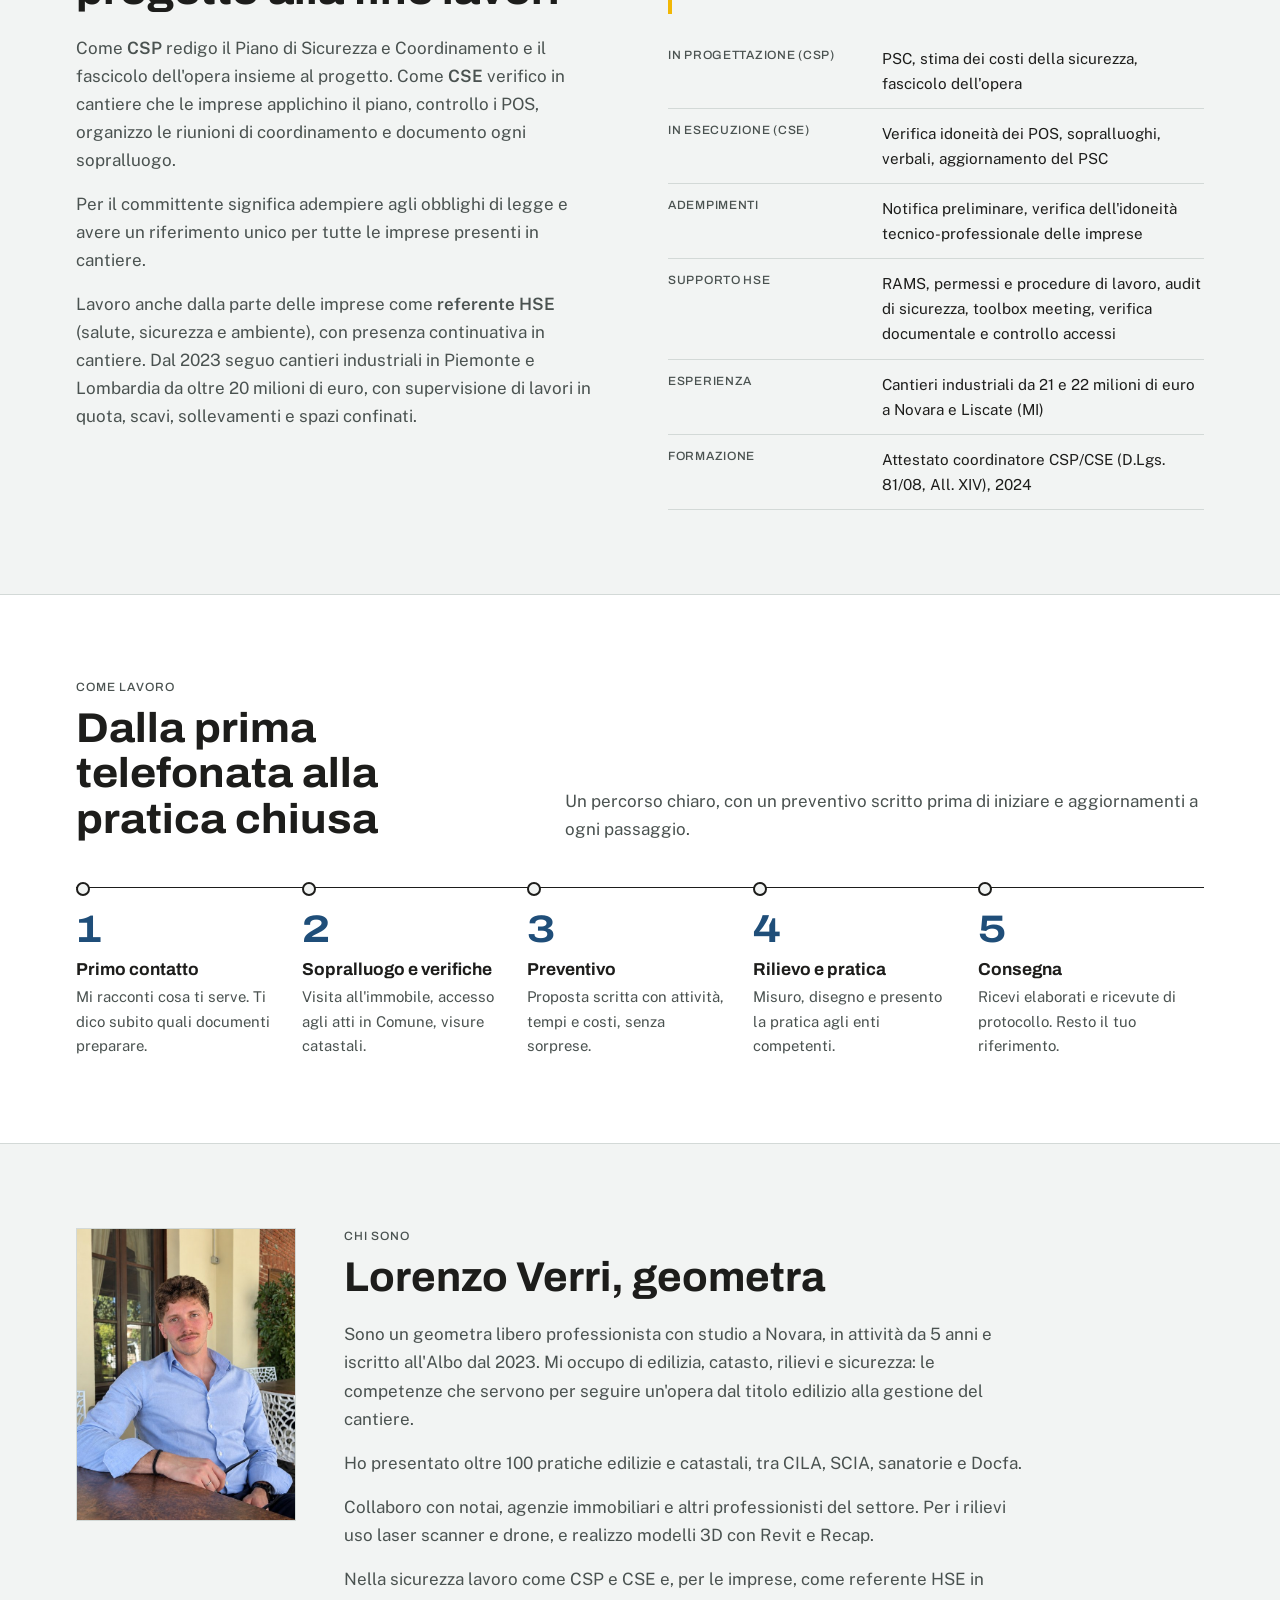
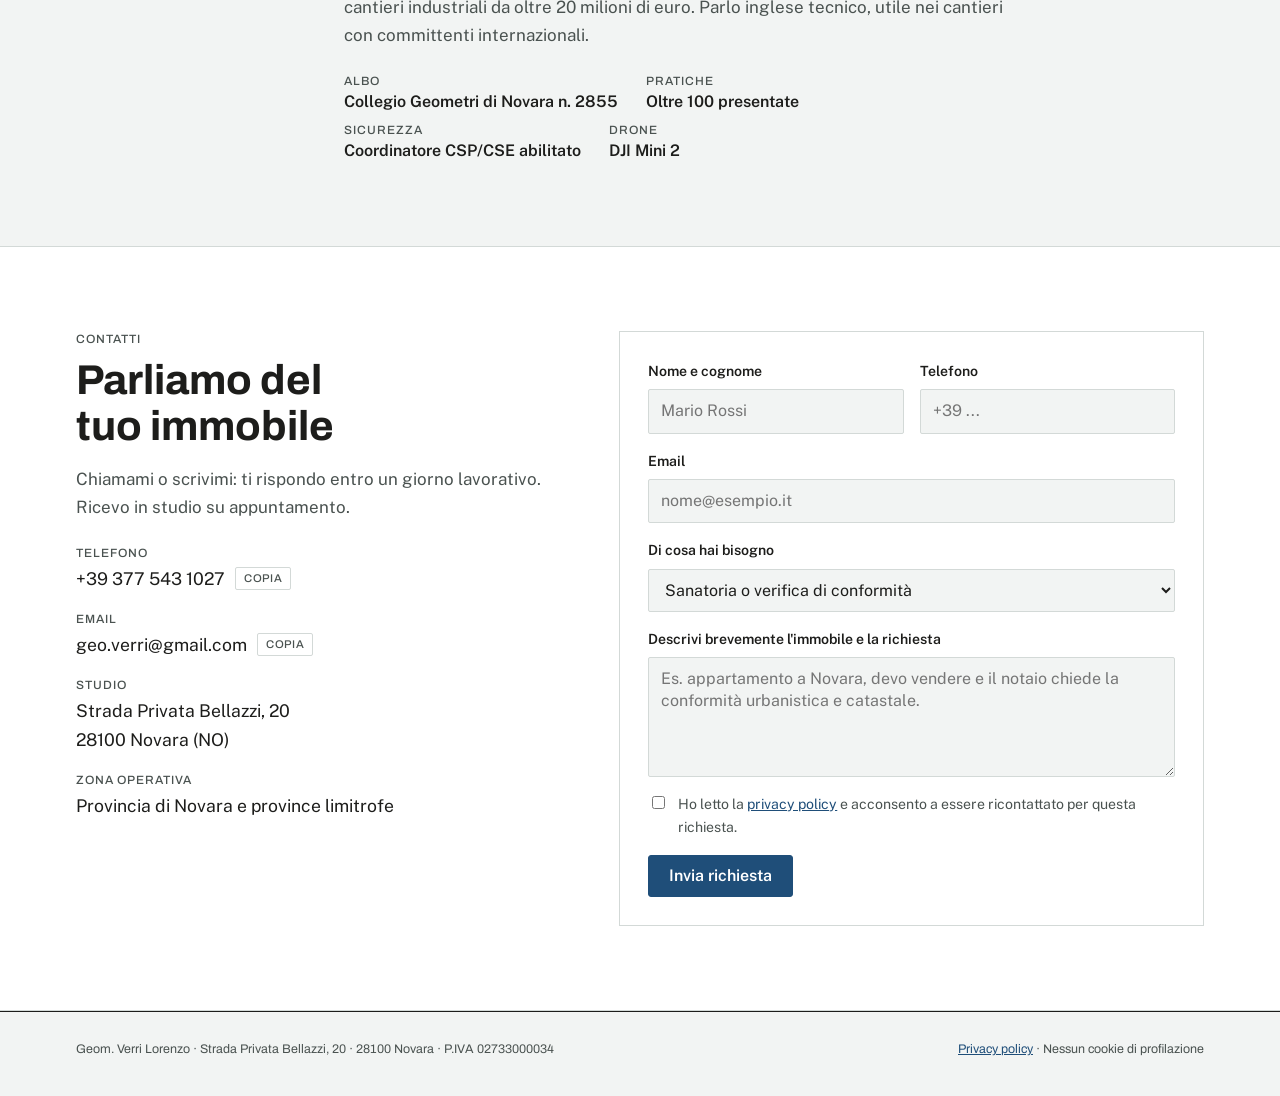
==== commit ec88a0b9: "Modulo contatti collegato all'email tramite FormSubmit Co-Authored-By: Claude Opus 5.5 <noreply@anth" ====
--- a/index.html
+++ b/index.html
@@ -170,6 +170,11 @@
 textarea { min-height: 120px; resize: vertical; }
 .note { font-size: .82rem; color: var(--ink-2); }
 .sent { background: var(--accent-soft); color: var(--ink); padding: 12px 14px; font-size: .93rem; }
+.hp { position: absolute; left: -9999px; width: 1px; height: 1px; opacity: 0; }
+.check { display: flex; gap: 10px; align-items: flex-start; font-weight: 400; font-size: .88rem; color: var(--ink-2); }
+.check input { width: auto; margin-top: 3px; }
+#f-err { color: var(--ph); }
+.btn:disabled { opacity: .6; cursor: wait; }
 @media (max-width: 860px) { .contact { grid-template-columns: 1fr; gap: 36px; } }
 
 footer { border-top: 1.5px solid var(--ink); padding-block: 28px 36px; font: 400 .78rem/1.6 var(--f-mono); color: var(--ink-2); }
@@ -409,9 +414,11 @@
           </select>
         </label>
         <label for="f-msg">Descrivi brevemente l'immobile e la richiesta<textarea id="f-msg" name="messaggio" placeholder="Es. appartamento a Novara, devo vendere e il notaio chiede la conformità urbanistica e catastale."></textarea></label>
-        <button class="btn primary" type="submit" style="justify-self:start">Invia richiesta</button>
-        <p class="note">Anteprima: il modulo non invia ancora i messaggi. Lo collegheremo alla tua email quando il sito andrà online.</p>
-        <p class="sent" id="sent" hidden>Grazie. In questa anteprima la richiesta non viene spedita: sul sito pubblicato arriverà a geo.verri@gmail.com.</p>
+        <input type="text" name="_honey" class="hp" tabindex="-1" autocomplete="off" aria-hidden="true">
+        <label class="check" for="f-privacy"><input id="f-privacy" name="privacy" type="checkbox"> <span>Ho letto la <a href="privacy.html">privacy policy</a> e acconsento a essere ricontattato per questa richiesta.</span></label>
+        <button class="btn primary" type="submit" id="f-invia" style="justify-self:start">Invia richiesta</button>
+        <p class="note" id="f-err" role="alert" hidden></p>
+        <p class="sent" id="sent" role="status" hidden>Grazie, richiesta inviata. Ti rispondo entro un giorno lavorativo.</p>
       </form>
     </div>
   </section>
@@ -467,8 +474,34 @@
       try { navigator.clipboard.writeText(txt).then(ok, sel); } catch (e) { sel(); }
     });
   });
-  document.getElementById('richiesta').addEventListener('submit', function (ev) {
-    ev.preventDefault(); document.getElementById('sent').hidden = false;
+  var form = document.getElementById('richiesta');
+  form.addEventListener('submit', function (ev) {
+    ev.preventDefault();
+    var err = document.getElementById('f-err'), ok = document.getElementById('sent'), btn = document.getElementById('f-invia');
+    var v = function (id) { return document.getElementById(id).value.trim(); };
+    err.hidden = true; ok.hidden = true;
+    var miss = [];
+    if (!v('f-nome')) miss.push('il nome');
+    if (!v('f-email') && !v('f-tel')) miss.push('un\'email o un telefono');
+    if (!v('f-msg')) miss.push('una breve descrizione');
+    if (miss.length) { err.textContent = 'Per inviare la richiesta inserisci ' + miss.join(', ') + '.'; err.hidden = false; return; }
+    if (!document.getElementById('f-privacy').checked) { err.textContent = 'Per inviare la richiesta spunta la casella sulla privacy policy.'; err.hidden = false; return; }
+    if (form._honey.value) return;
+    btn.disabled = true; btn.textContent = 'Invio in corso…';
+    fetch('https://formsubmit.co/ajax/geo.verri@gmail.com', {
+      method: 'POST',
+      headers: { 'Content-Type': 'application/json', 'Accept': 'application/json' },
+      body: JSON.stringify({
+        _subject: 'Richiesta dal sito: ' + v('f-servizio') + ' – ' + v('f-nome'),
+        _template: 'table', _captcha: 'false', _replyto: v('f-email'),
+        Nome: v('f-nome'), Telefono: v('f-tel'), Email: v('f-email'), Servizio: v('f-servizio'), Messaggio: v('f-msg')
+      })
+    }).then(function (r) { return r.json(); }).then(function (d) {
+      if (d && (d.success === true || d.success === 'true')) { form.reset(); ok.hidden = false; }
+      else throw new Error('invio');
+    }).catch(function () {
+      err.textContent = 'Invio non riuscito. Scrivimi direttamente a geo.verri@gmail.com o chiamami al +39 377 543 1027.'; err.hidden = false;
+    }).finally(function () { btn.disabled = false; btn.textContent = 'Invia richiesta'; });
   });
 })();
 </script>
